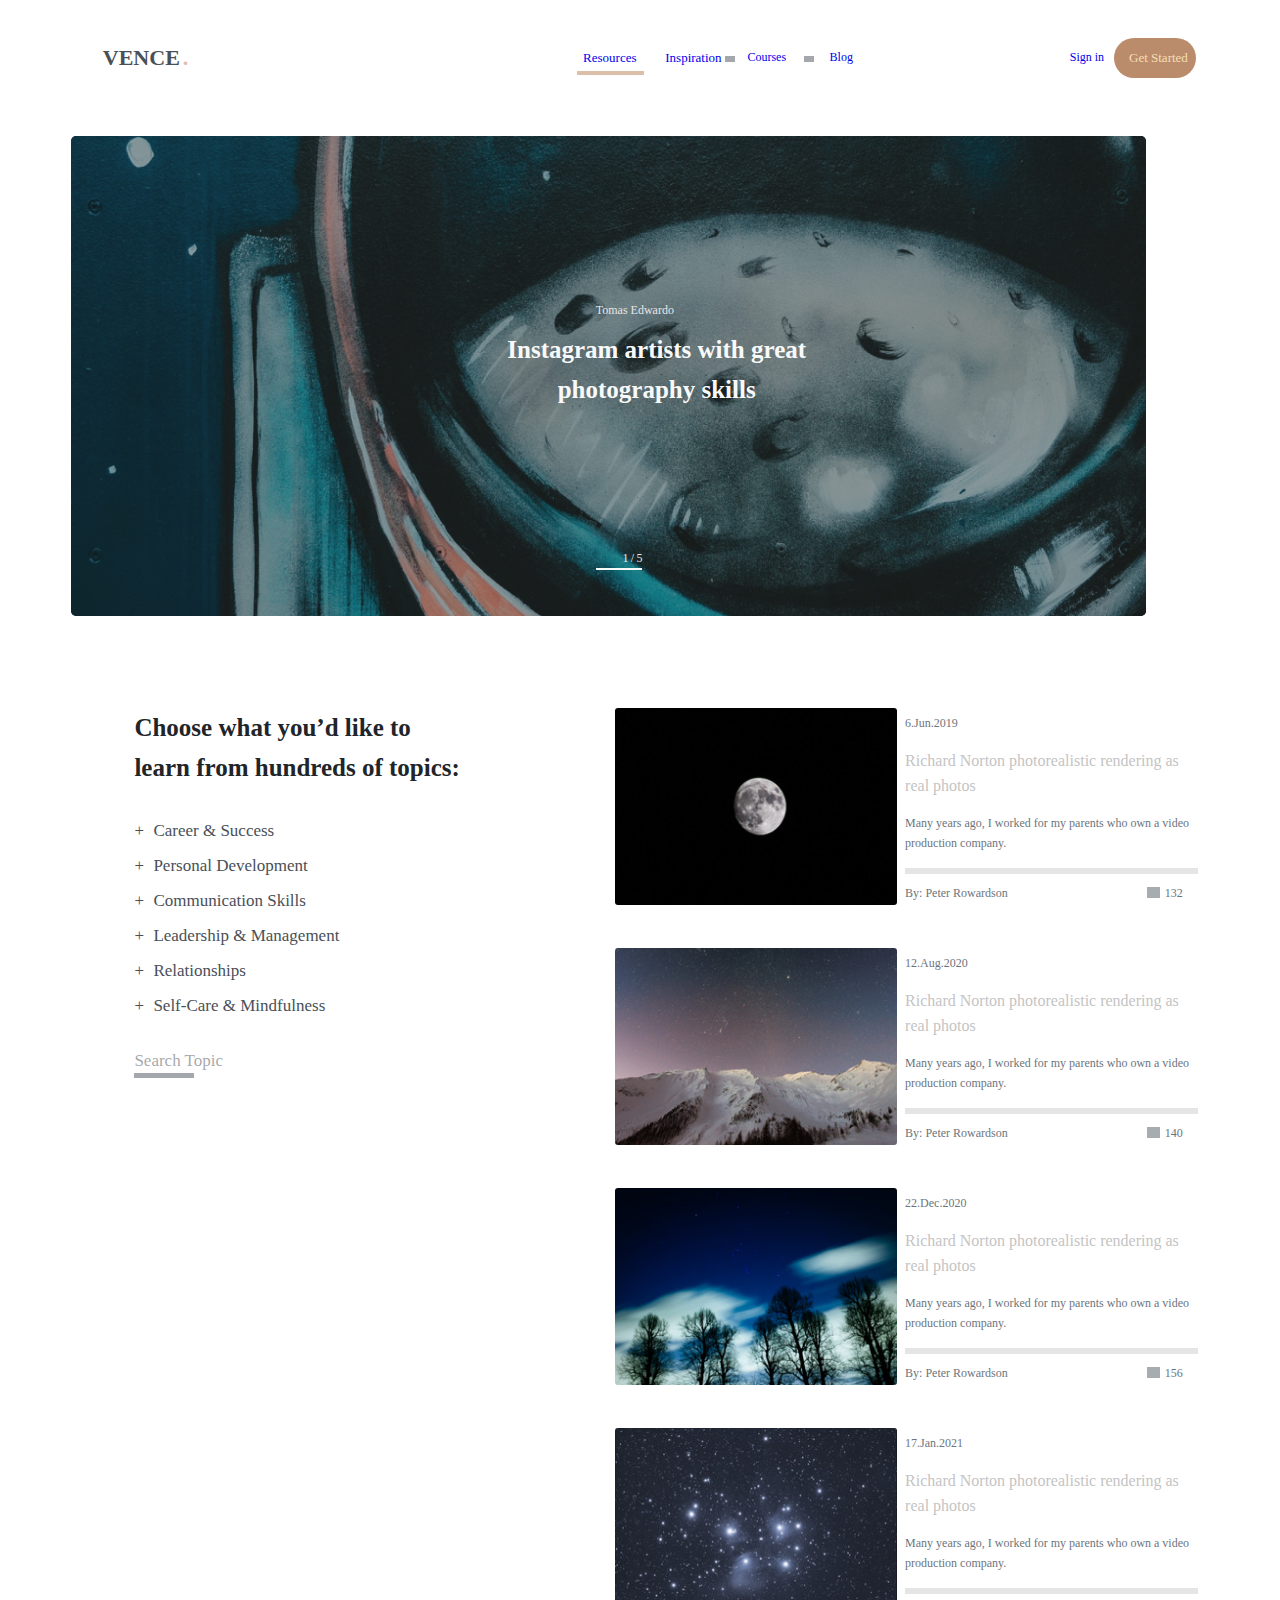
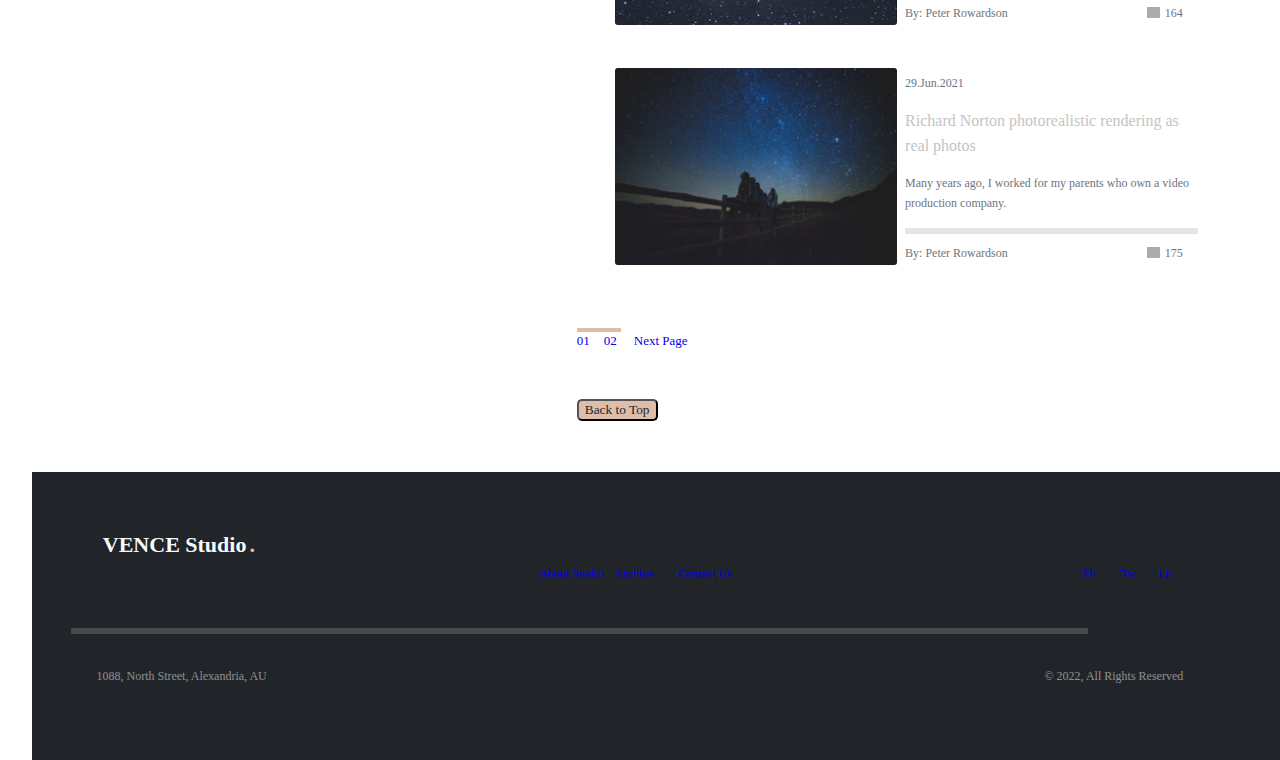
==== index2.html @ 03178380 "reszponzivitás fejlesztések" ====
<!DOCTYPE html>
<html>
<head>
    <meta charset="UTF-8">
    <meta name="viewport" content="width=device-width, initial-scale=1.0">
    <title>VENCE</title>
    <link rel="stylesheet" href="project.css">
    <script src="project.js"></script>
    <link rel="icon" type="image/x-icon" href="images/camera.png">
</head>
<body>
    <header>
        <div class="maindivs">
            <div style="left:7.5%;/* 100px;*/top: 37px; ">
                <span class="vence" style="color: #495057; ">VENCE</span>
                <span class="vencedot">.</span>
            </div>
            <div class="height0px borderbeige" style="width: 63px; left: 45%;/*47em;/*567px*/; top: 63px; "></div>
            
            <div style="left:45.5%;/*567px*/; text-align: right;" id="selectedmainpage"><a href="#">Resources</a> </div>
            <div style="left: 52%/*655px*/; top: 37px; ">
                <div class="mainpages left0px top0px"><a href="#">Inspiration </a> </div>
                <div class="rectangle" style=" left: 5em;/*70px;*/ top: 11px;" ></div>
            </div>
            
            <div class="mainpages" style="left: 58.5%;/*758px;*/"><a href="#">Courses </a> </div>
            <div class="rectangle" style=" left:63%;/* 813px;*/ top: 48px; " ></div>
            <div class="mainpages " style="left: 65%;/*846px;*/"> <a href="#">Blog</a> </div>
            
            <div class="mainpages " style="left: 84%;/*1174px;*/"><a href="#">Sign in</a> </div>
            <div style="width: 100px; height: 40px; left: 87.5%;/*1240px;*/ top: 30px; ">
                <div class="left0px top0px login"></div>
                <div id="getstarted" style="left: 15px; top: 7px; color: #F8F9FA;"> <a href="#">Get Started</a> </div>
            </div> 
        
        </div>
    </header>
    <main>
        <div class="maindivs">
            <img  src="images/astronaut.png" />
            <div class="center "id="mainpicturetext1" >Tomas Edwardo</div>
            <div class="center" id="maintext1" >
                Instagram artists with great<br/>photography skills
            </div>
            <div style="width: 76.01px; left: 46.5% ; top: 540px; ">
                <div class="top0px "id="mainpicturetext2" >1/5</div>
                <div class="height0px left0px " style="width: 44.01px; top: 10px;  border: 0.50px #F8F9FA solid ; " ></div>
            </div>

            <div id="maintext2" >
                Choose what you’d like to <br/>learn from hundreds of topics:
            </div>

            <div style="width: 184px; height: 200px; left: 10%;/*206px;*/ top: 810px; ">
                <div class="leftsidebartext1 top0px">Career & Success </div>
                <div class="leftsidebartext2 top0px">+</div>
                <div class="leftsidebartext1" style="top: 105px;" > Leadership & Management </div>
                <div class="leftsidebartext2" style="top: 105px;">+</div>
                <div class="leftsidebartext1" style="top: 35px;"> Personal Development </div>
                <div class="leftsidebartext2" style="top: 35px;">+</div>
                <div class="leftsidebartext1" style="top: 140px;">Relationships</div>
                <div class="leftsidebartext2" style="top: 140px;">+</div>
                <div class="leftsidebartext1" style="top: 70px;" > Communication Skills</div>
                <div class="leftsidebartext2" style="top: 70px;" >+</div>
                <div class="leftsidebartext1" style="top: 175px;" >Self-Care & Mindfulness</div>
                <div class="leftsidebartext2" style="top: 175px;" >+</div>
            </div>

            <div id="searchtopic">
                <div class="top0px" >Search Topic</div>
                <div  class="left0px"></div>
            </div>
            
            <div class="articles" style="top: 700px;">
                <img class="image" src="images/moon.jpg" />
                <div class="otherarticlesdate">6.Jun.2019</div>
                <div class="articleinfos">
                    <div class="maintitle"><a href="mainarticles/article6.html">Richard Norton photorealistic rendering as real photos</a></div>
                    <div class="caption">Many years ago, I worked for my parents who own a video production company.</div>
                </div>
                <div class="dividingline"></div>
                <div class="author">By: Peter Rowardson</div>
                <div class="articleslowside">
                    <div class="cube"></div>
                    <div class="articlespage">132</div>
                </div>
            </div>

            <div class="articles" style=" top: 940px; ">
                <img class="image" src="images/northpole.jpg" />
                <div class="otherarticlesdate">12.Aug.2020</div>
                <div class="articleinfos">
                    <div class="maintitle"><a href="mainarticles/article7.html">Richard Norton photorealistic rendering as real photos</a></div>
                    <div class="caption">Many years ago, I worked for my parents who own a video production company.</div>
                </div>
                <div class="dividingline"></div>
                <div class="author">By: Peter Rowardson</div>
                <div class="articleslowside">
                    <div class="cube"></div>
                    <div class="articlespage">140</div>
                </div>
            </div>

            <div class="articles" style=" top: 1180px; ">
                <img class="image" src="images/trees.jpg" />
                <div class="otherarticlesdate">22.Dec.2020</div>
                <div class="articleinfos">
                    <div class="maintitle"><a href="mainarticles/article8.html">Richard Norton photorealistic rendering as real photos</a></div>
                    <div class="caption">Many years ago, I worked for my parents who own a video production company.</div>
                </div>
                <div class="dividingline"></div>
                <div class="author">By: Peter Rowardson</div>
                <div class="articleslowside"><!-- ez egyebkent position relativ volt-->
                    <div class="cube"></div>
                    <div class="articlespage">156</div>
                </div>
            </div>

            <div class="articles" style=" top: 1420px; ">
                <img class="image" src="images/stars.jpg" />
                <div class="otherarticlesdate">17.Jan.2021</div>
                <div class="articleinfos">
                    <div class="maintitle"><a href="mainarticles/article9.html">Richard Norton photorealistic rendering as real photos</a></div>
                    <div class="caption">Many years ago, I worked for my parents who own a video production company.</div>
                </div>
                <div class="dividingline"></div>
                <div class="author">By: Peter Rowardson</div>
                <div class="articleslowside">
                    <div class="cube"></div>
                    <div class="articlespage">164</div>
                </div>
            </div>

            <div class="articles" style=" top: 1660px; ">
                <img class="image" src="images/sky.jpg" />
                <div class="otherarticlesdate">29.Jun.2021</div>
                <div class="articleinfos">
                    <div class="maintitle"><a href="mainarticles/article10.html">Richard Norton photorealistic rendering as real photos</a></div>
                    <div class="caption">Many years ago, I worked for my parents who own a video production company.</div>
                </div>
                <div class="dividingline"></div>
                <div class="author">By: Peter Rowardson</div>
                <div class="articleslowside">
                    <div class="cube"></div>
                    <div class="articlespage">175</div>
                </div>
            </div>
            
            

            <div style="width: 118px; height: 26px; left: 45%;/*629px;*/ top: 1920px; ">
                <div class="left0px height0px borderbeige" style="width: 40px; top: 26px; " ></div>
                <div class="pages left0px"><a href="index.html">01 </a> </div>
                <div class="selectedpage" style="left: 27px;" > <a href="index2.html">02</a> </div>
                <div class="pages" style="left: 57px;" ><a href="#">Next Page</a> </div>
                
            </div>

            <div style="width: 100px; height: 30px; left: 45%;/*629px;*/ top: 1990px; ">
                <div>
                <button onclick="toTop()">Back to Top</button>
            </div>
            </div>
        </div>
    </main>
    <footer>
        <div class="maindivs">
            
            <div id="footerbackround"></div> 
            <div id="footerbrand">
                <span class="vence" style="color: #F8F9FA;">VENCE Studio</span>
                <span class="vencedot">.</span>
            </div>

            <div style="left: 85%;/*1244px;*/ top: 179.5em; /*2156px; */"><a href="#">Fb</a> </div>
            <div style="left: 88%;/*1284px;*/ top: 179.5em; /*2156px; */"><a href="#">Tw </a></div>
            <div style="left: 91%;/*1326px;*/ top: 179.5em; /*2156px; */"><a href="#">Ln</a></div>
            <div class="center" style="left: 42%;/*51em;600px;*/ top: 179.5em; /*2156px; */"> <a href="#">About Studio</a> </div>
            <div class="center" style="left: 48%;/*58em;/*703px;*/ top: 179.5em; /*2156px; */"><a href="#">Archive</a> </div>
            <div class="center" style="left: 53%;/*63em;/*774px;*/ top: 179.5em; /*2156px; */"><a href="#">Contact Us</a> </div>
            <div id="footerline"></div>
            <div style="left: 7%;/*99px;*/ top: 188em;/*2253px;*/" >1088, North Street, Alexandria, AU</div>
            <div style="left: 82%;/*1178px;*/  top: 188em;/*2253px;*/" >© 2022, All Rights Reserved</div> 
        </div>        
    </footer>
</body>
</html>
---- project.css ----
/*kepes sidebar resz*/
.image{
    width: 282px;
    height: 197px; 
    left: 0px; 
    top: 0px; 
    position: absolute; 
    background: linear-gradient(0deg, #C4C4C4 0%, #C4C4C4 100%); 
    border-radius: 3px;
}
.otherarticlesdate{
    left: 48%;/*318px; */
    top: 5px; 
    position: absolute; 
    text-align: right; 
    color: #6C757D; 
    font-size: 12px; 
    font-family: Poppins; 
    font-weight: 300; 
    line-height: 20px; 
    word-wrap: break-word;
}


.articleinfos{
    width: 287px; 
    height: 105px; 
    left: 48%;/*318px; */
    top: 40px; 
    position: absolute; 
    flex-direction: column; 
    justify-content: flex-start; 
    align-items: flex-start; 
    gap: 15px; 
    display: inline-flex;
}
.maintitle{
    width: 287px;
    color: #212529; 
    font-size: 16px; 
    font-family: Poppins; 
    font-weight: 500; 
    line-height: 25px; 
    word-wrap: break-word;
}
.caption{
    width: 287px; 
    color: #6C757D; 
    font-size: 12px; 
    font-family: Poppins; 
    font-weight: 300; 
    line-height: 20px;
    word-wrap: break-word;
}
.author{
    left: 48%;/*318px; */
    top: 175px; 
    position: absolute; 
    color: #6C757D; 
    font-size: 12px; 
    font-family: Poppins; 
    font-weight: 300; 
    line-height: 20px; 
    word-wrap: break-word;
}
.dividingline{
    width: 287px; 
    height: 0px; 
    left: 48%;/*318px; */
    top: 160px;
    position: absolute;
    border: 3px #E5E5E5 solid;
}
.articles{
    width: 605px;
    height: 200px; 
    left: 48%;/*629px;*/ 
    
    position: absolute;
}
.cube{
    width: 12.69px; 
    height: 11.12px; 
    left: 0px; 
    top: 4px; 
    position: absolute; 
    background: rgba(108, 117, 125, 0.60);
}
.articlespage{
    left: 17.69px;
    top: 0px; 
    position: absolute; 
    text-align: right;
    color: #6C757D; 
    font-size: 12px; 
    font-family: Poppins; 
    font-weight: 300; 
    line-height: 20px;
    word-wrap: break-word;
}
.articleslowside{/*csak az oldalszámért és a négyzetért felel*/
    /*width: 35.69px; 
    height: 20px; */
    left: 88%;/*569px; */
    top: 175px; 
    position: absolute;
}
/*kepes sidebar resz*/
/*baloldali sidebar resz*/
.leftsidebartext1{
    position: absolute; 
    color: #495057; 
    font-size: 17px; 
    font-family: Poppins; 
    width: 300px;
    font-weight: 500px; 
    line-height: 25px; 
    word-wrap: break-word;
    left: 19px;
}
.leftsidebartext2{
    position: absolute; 
    color: #495057; 
    font-size: 17px; 
    font-family: Poppins; 
    width: 300px;
    font-weight: 500px; 
    line-height: 25px; 
    word-wrap: break-word;
    left: 0px;
}
/*baloldali sidebar resz*/
.pages{
    top: 0px; 
    position: absolute; 
    color: rgba(73, 80, 87, 0.50); 
    font-size: 13px; 
    font-family: Poppins; 
    font-weight: 500;
    line-height: 25px;
    word-wrap: break-word;
}
.selectedpage{
    top: 0px; 
    position: absolute; 
    color: #495057 !important; 
    font-size: 13px; 
    font-family: Poppins; 
    font-weight: 500; 
    line-height: 25px; 
    word-wrap: break-word;
}
/*footer*/
.maindivs > div{
    color: rgba(248, 249, 250, 0.50); 
    font-size: 12px; 
    font-family: Poppins; 
    font-weight: 500;
    position: absolute; 
    word-wrap: break-word;
    line-height: 25px;
}
#footerline{
    width: 80%;/*1240px; */
    height: 0px; 
    left: 5%;/*8em;/*100px; */
    top: 185em;/*2213px; */
    position: absolute; 
    border: 3px rgba(229, 229, 229, 0.20) solid;
}
#footerbackround{
    width: 100%; /*1440px*/
    height: 24em;/*325px; */
    left: 2em;/*0px;*/ 
    top: 172em;/*2048px; */
    position: absolute; 
    background: #212529;
}
#footerbrand{
    left: 7.5%;/*8em;/*100px; */
    top: 177em; /*2148px; */
    position: absolute;
}
#footerbrand > span{
    font-size: 18px; 
    font-family: Poppins;
    font-weight: 700; 
    line-height: 25px; 
    word-wrap: break-word;
}
.center{
    text-align: center;
    
}

/*footer*/

/*header*/

.mainpages{
    position: absolute;
    font-size: 13px;
    font-family: Poppins;
    font-weight: 500;
    line-height: 25px;
    word-wrap: break-word;
    top: 37px; 
}
#selectedmainpage{
    position: absolute;
    font-size: 13px;
    font-family: Poppins;
    font-weight: 500;
    line-height: 25px;
    word-wrap: break-word;
    top: 37px; 
    color: #495057;
}
#getstarted>a{
    color: wheat !important;
}
#getstarted{
    position: absolute;
    font-size: 13px;
    font-family: Poppins;
    font-weight: 500;
    line-height: 25px;
    word-wrap: break-word;
    top: 37px;
}
.maindivs>div>span{
    font-size: 18px;
    font-family: Poppins;
    font-weight: 700;
    line-height: 25px;
    word-wrap: break-word;
    
}
.rectangle{
    position: absolute;
     background: rgba(73, 80, 87, 0.50);
     width: 10px; 
     height: 5.85px;
}
/*header*/
.maindivs{
    width: 100%; 
    height: 100%; 
    position: relative; 
    background: #F8F9FA;
}
.maindivs>div{
    position: absolute;
    font-family: Poppins;
    word-wrap: break-word ;
}
#mainpicturetext1{
    font-weight: 300;
    font-family: Poppins;
    line-height: 20px;
    word-wrap: break-word;
    color: #E5E5E5;
    font-size: 12px;
    line-height: 20px; 
    left: 46.5% !important;
    left: 672px; 
    top: 292px;
}
#mainpicturetext2{
    font-weight: 300;
    font-family: Poppins;
    line-height: 20px;
    word-wrap: break-word;
    color: #E5E5E5;
    font-size: 12px;
    line-height: 20px; 
    left: 46.5% !important;
    text-align: center; 
    letter-spacing: 2.40px;
}
#maintext1{
    font-family: Poppins;
    word-wrap: break-word ;
    font-size: 25px !important;
    font-weight: 700 !important;
    line-height: 40px;
    top: 322px;
    left: 39.5% !important;
    color: #F8F9FA !important;
}
#maintext2{
    font-family: Poppins;
    word-wrap: break-word ;
    font-size: 25px !important;
    font-weight: 700 !important;
    line-height: 40px;
    width: 393px; 
    left: 10%;
     top: 700px;
     color: #212529;
}

header>.maindivs>div{
    position: absolute;
    color: rgba(73, 80, 87, 0.50);
}
.login{
    background: #bb8c6c;
     border-radius: 20px;
     width: 82px; 
     height: 40px; 
}

.maindivs>#searchtopic>.top0px{
    left: 22px; 
    color: rgba(73, 80, 87, 0.50);
    font-family: Poppins; 
    font-weight: 500;
    line-height: 25px;
    word-wrap: break-word;
    width: 300px;
    font-size: 17px !important;
}
.maindivs>#searchtopic>.left0px{
    height: 5px ;
    top: 6px;  
    width: 60px !important;
    font-size: 17px ;
    background: rgba(73, 80, 87, 0.50); 
}
.maindivs>img{
    width: 85%; /*1240px*/
    height: 30em;/*500px;/*500px; */
    left: 5%;/*8em;/*100px; */
    top: 8em;/*100px;  
    right: 3%;*/
    
    position: absolute;
    background: linear-gradient(0deg, #212529 0%, #212529 100%); 
    border-radius: 5px;
}

.left0px{
    left: 0px;
}
.top0px{
    top: 0px;
}
.height0px{
    height: 0px;
}
.borderbeige{
    border: 2px #DDBEA9 solid;
}
#searchtopic{
    left: 10%;/*206px;*/
    top: 1040px;
}
.vence{
    font-size: 22px !important;
}
.vencedot{
    color: #DDBEA9;
    font-size: 22px !important;
}
button{
     
    font-family: Poppins;
    background-color: #DDBEA9;
    color: #212529;
    border-radius: 5px;
}
a{
    text-decoration: none;
}
a:visited{
    color: #DDBEA9;
}
.articleinfos>div>a:link{
    color: #C4C4C4;
}
footer>.maindivs>div>a:hover{
    color: beige;
}
header>.maindivs>div>a:hover{
    color: brown;
}
header>.maindivs>div>div>a:hover{
    color: brown;
}
@media only screen and (max-width: 1140px) {
    .maindivs>img{
        width: 80% !important; /*730px1240px*/
        height: 375px !important;/*500px;/*500px; */
        left: 5%;/*8em;/*100px; */
        top: 8em;/*100px;  
        right: 3%;*/
        text-align: center !important;
        position: absolute;
        background: linear-gradient(0deg, #212529 0%, #212529 100%); 
        border-radius: 5px;
    }
    .image{
        opacity: 0.0;
    }
    .maindivs>.center>a{
        color: #212529 !important;
        opacity: 0.0;
    }
    .maindivs>.mainpages>a{
        opacity: 0.0;
    }
    .maindivs>div>.mainpages>a{
        opacity: 0.0;
    }
    .maindivs>div>.rectangle{
        opacity: 0.0;
    }
    .maindivs>.rectangle{
        opacity: 0.0;
    }
    .image{
        width: 211px;
        height: 147.75px; 
        left: 0px; 
        top: 0px; 
        position: absolute; 
        background: linear-gradient(0deg, #C4C4C4 0%, #C4C4C4 100%); 
        border-radius: 3px;
    }
    .leftsidebartext1{
        position: absolute; 
        color: #495057; 
        font-size: 13px; 
        font-family: Poppins; 
        font-weight: 500px; 
        line-height: 25px; 
        word-wrap: break-word;
        left: 19px;
    }
    .leftsidebartext2{
        position: absolute; 
        color: #495057; 
        font-size: 13px; 
        font-family: Poppins; 
        font-weight: 500px; 
        line-height: 25px; 
        word-wrap: break-word;
        left: 0px;
    }
    .maindivs>#searchtopic>.top0px{
        left: 22px; 
        color: rgba(73, 80, 87, 0.50);
        font-family: Poppins; 
        font-weight: 500;
        line-height: 25px;
        word-wrap: break-word;
        font-size: 13px !important;
    }
    .maindivs>#searchtopic>.left0px{
        width: 12px;
        height: 3px;
        top: 6px;  
        font-size: 13px ;
        background: rgba(73, 80, 87, 0.50);
    }
    #mainpicturetext1{
        font-weight: 300;
        font-family: Poppins;
        line-height: 20px;
        word-wrap: break-word;
        color: #E5E5E5;
        font-size: 12px;
        line-height: 20px; 
        left: 46.5% !important;
    }
    #mainpicturetext2{
        font-weight: 300;
        font-family: Poppins;
        line-height: 20px;
        word-wrap: break-word;
        color: #E5E5E5;
        font-size: 12px;
        line-height: 20px; 
        left: 46.5% !important;
    }
    #maintext1{
        font-family: Poppins;
        word-wrap: break-word ;
        font-size: 25px !important;
        font-weight: 700 !important;
        line-height: 40px;
        width: 300px;
        top: 322px;
        left: 34.5% !important;
        color: #F8F9FA !important;
    }
    #maintext2{
        font-family: Poppins;
        word-wrap: break-word ;
        font-size: 18px !important;
        font-weight: 700 !important;
        line-height: 40px;
        width: 253px !important; 
        left: 10%;
         top: 700px;
         color: #212529;
    }
    .articleinfos{
        width: 220px !important; 
        height: 105px; 
        left: 20%;/*318px; */
        top: 40px; 
        position: absolute; 
        flex-direction: column; 
        justify-content: flex-start; 
        align-items: flex-start; 
        gap: 15px; 
        display: inline-flex;
    }
  }
  @media only screen and (max-width: 600px) {
    .maindivs>img{
        width: 547.5px!important; /*1240px*/
        height: 281.25px !important;/*500px;/*500px; */
        left: 5%;/*8em;/*100px; */
        top: 8em;/*100px;  
        right: 3%;*/
        text-align: center !important;
        position: absolute;
        background: linear-gradient(0deg, #212529 0%, #212529 100%); 
        border-radius: 5px;
    }
    .maindivs>.center>a{
        color: #212529 !important;
        opacity: 0.0;
    }
    .maindivs>.mainpages>a{
        opacity: 0.0;
    }
    .maindivs>div>.mainpages>a{
        opacity: 0.0;
    }
    .maindivs>div>.rectangle{
        opacity: 0.0;
    }
    .maindivs>.rectangle{
        opacity: 0.0;
    }
    .image{
        width: 211px;
        height: 147.75px; 
        left: 0px; 
        top: 0px; 
        position: absolute; 
        background: linear-gradient(0deg, #C4C4C4 0%, #C4C4C4 100%); 
        border-radius: 3px;
    }
    #maintext1{
        font-family: Poppins;
        font-size: 17px !important;
        font-weight: 500 !important;
        line-height: 40px;
        width: 50px;
        width: 300px;
        left: 27% !important;
    }
    #maintext2{
        font-family: Poppins;
        word-wrap: break-word ;
        font-size: 12px !important;
        font-weight: 700 !important;
        line-height: 40px;
        width: 100px; 
        left: 10%;
        top: 700px;
        color: #212529;
    }
    .leftsidebartext1{
        position: absolute; 
        color: #495057; 
        font-size: 9px; 
        font-family: Poppins; 
        font-weight: 500px; 
        line-height: 25px; 
        word-wrap: break-word;
        left: 19px;
    }
    .leftsidebartext2{
        position: absolute; 
        color: #495057; 
        font-size: 9px; 
        font-family: Poppins; 
        font-weight: 500px; 
        line-height: 25px; 
        word-wrap: break-word;
        left: 0px;
    }
    .maindivs>#searchtopic>.top0px{
        left: 22px; 
        color: rgba(73, 80, 87, 0.50);
        font-family: Poppins; 
        font-weight: 500;
        line-height: 25px;
        word-wrap: break-word;
        font-size: 13px !important;
    }
    .maindivs>#searchtopic>.left0px{
        width: 12px;
        height: 3px;
        top: 6px;  
        font-size: 13px ;
        background: rgba(73, 80, 87, 0.50);
    }
  }
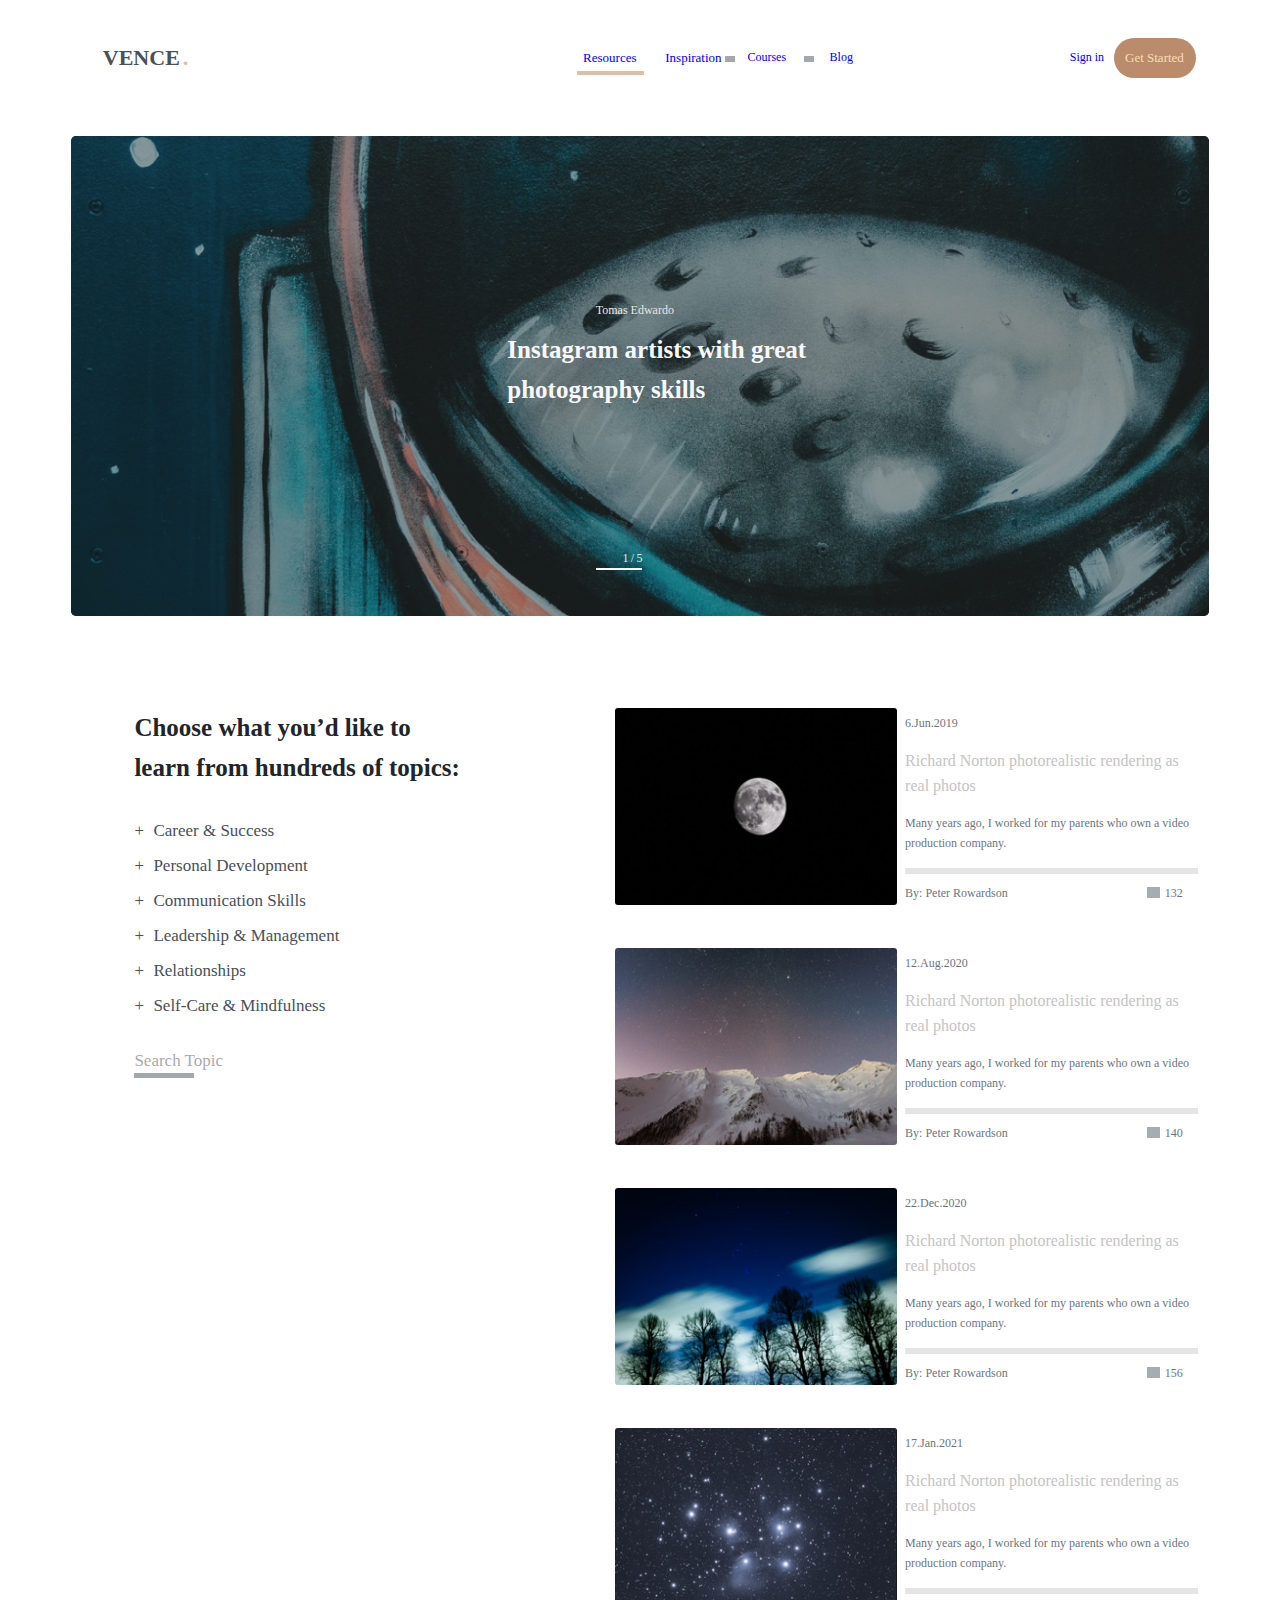
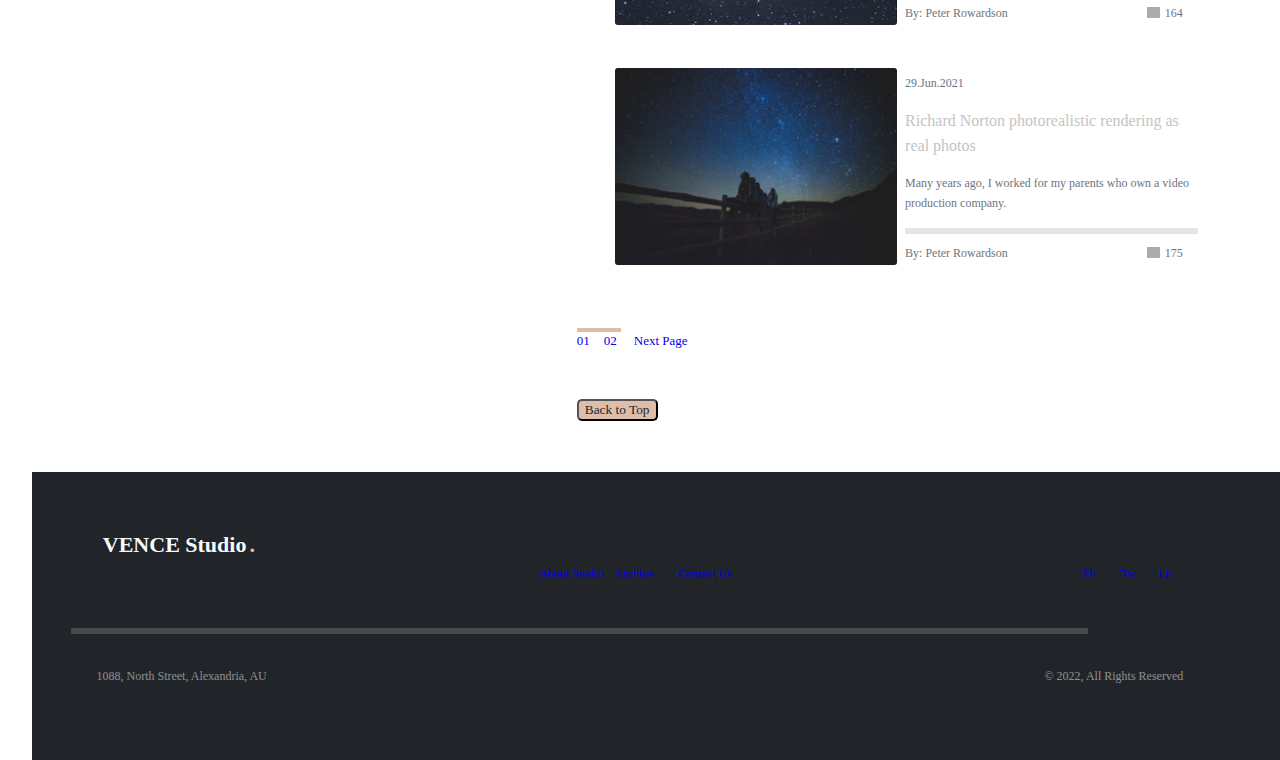
==== commit 050855ac: "reszponzitivtás végső" ====
--- a/index2.html
+++ b/index2.html
@@ -1,12 +1,12 @@
 <!DOCTYPE html>
-<html>
+<html lang="en">
 <head>
     <meta charset="UTF-8">
     <meta name="viewport" content="width=device-width, initial-scale=1.0">
     <title>VENCE</title>
     <link rel="stylesheet" href="project.css">
     <script src="project.js"></script>
-    <link rel="icon" type="image/x-icon" href="images/camera.png">
+    <link rel="icon" type="image/x-icon" href="images/logo.png">
 </head>
 <body>
     <header>
@@ -28,9 +28,9 @@
             <div class="mainpages " style="left: 65%;/*846px;*/"> <a href="#">Blog</a> </div>
             
             <div class="mainpages " style="left: 84%;/*1174px;*/"><a href="#">Sign in</a> </div>
-            <div style="width: 100px; height: 40px; left: 87.5%;/*1240px;*/ top: 30px; ">
+            <div id="getstartedblock" >
                 <div class="left0px top0px login"></div>
-                <div id="getstarted" style="left: 15px; top: 7px; color: #F8F9FA;"> <a href="#">Get Started</a> </div>
+                <div id="getstarted" > <a href="#">Get Started</a> </div>
             </div> 
         
         </div>
@@ -39,10 +39,10 @@
         <div class="maindivs">
             <img  src="images/astronaut.png" />
             <div class="center "id="mainpicturetext1" >Tomas Edwardo</div>
-            <div class="center" id="maintext1" >
-                Instagram artists with great<br/>photography skills
+            <div  id="maintext1" >
+                Instagram artists with great photography skills
             </div>
-            <div style="width: 76.01px; left: 46.5% ; top: 540px; ">
+            <div id="picturenumber">
                 <div class="top0px "id="mainpicturetext2" >1/5</div>
                 <div class="height0px left0px " style="width: 44.01px; top: 10px;  border: 0.50px #F8F9FA solid ; " ></div>
             </div>
--- a/project.css
+++ b/project.css
@@ -226,7 +226,14 @@
     font-weight: 500;
     line-height: 25px;
     word-wrap: break-word;
-    top: 37px;
+    left: 11px; 
+    top: 7px; 
+}
+#getstartedblock{
+    width: 100px; 
+    height: 40px; 
+    left: 87.5%; 
+    top: 30px;
 }
 .maindivs>div>span{
     font-size: 18px;
@@ -284,6 +291,7 @@
     font-size: 25px !important;
     font-weight: 700 !important;
     line-height: 40px;
+    width: 400px;
     top: 322px;
     left: 39.5% !important;
     color: #F8F9FA !important;
@@ -296,8 +304,8 @@
     line-height: 40px;
     width: 393px; 
     left: 10%;
-     top: 700px;
-     color: #212529;
+    top: 700px;
+    color: #212529;
 }
 
 header>.maindivs>div{
@@ -329,7 +337,7 @@
     background: rgba(73, 80, 87, 0.50); 
 }
 .maindivs>img{
-    width: 85%; /*1240px*/
+    width: 90%; /*1240px*/
     height: 30em;/*500px;/*500px; */
     left: 5%;/*8em;/*100px; */
     top: 8em;/*100px;  
@@ -370,6 +378,11 @@
     color: #212529;
     border-radius: 5px;
 }
+#picturenumber{
+    width: 76.01px; 
+    left: 46.5% ; 
+    top: 540px; 
+}
 a{
     text-decoration: none;
 }
@@ -388,13 +401,13 @@
 header>.maindivs>div>div>a:hover{
     color: brown;
 }
-@media only screen and (max-width: 1140px) {
+/*------------------------------------------------------------------------------*/
+@media only screen and (max-width: 1120px) {
     .maindivs>img{
-        width: 80% !important; /*730px1240px*/
+        width: 90% !important; /*730px1240px*/
         height: 375px !important;/*500px;/*500px; */
         left: 5%;/*8em;/*100px; */
-        top: 8em;/*100px;  
-        right: 3%;*/
+        top: 8em;/*100px;  */
         text-align: center !important;
         position: absolute;
         background: linear-gradient(0deg, #212529 0%, #212529 100%); 
@@ -482,7 +495,12 @@
         color: #E5E5E5;
         font-size: 12px;
         line-height: 20px; 
-        left: 46.5% !important;
+        left: 46.5% !important;  
+    }
+    #picturenumber{
+        width: 76.01px; 
+        left: 46.5% ; 
+        top: 450px; 
     }
     #maintext1{
         font-family: Poppins;
@@ -498,38 +516,73 @@
     #maintext2{
         font-family: Poppins;
         word-wrap: break-word ;
-        font-size: 18px !important;
+        font-size: 25px !important;
         font-weight: 700 !important;
         line-height: 40px;
-        width: 253px !important; 
+        width: 333px !important; 
         left: 10%;
          top: 700px;
          color: #212529;
     }
     .articleinfos{
-        width: 220px !important; 
-        height: 105px; 
-        left: 20%;/*318px; */
-        top: 40px; 
-        position: absolute; 
-        flex-direction: column; 
-        justify-content: flex-start; 
-        align-items: flex-start; 
-        gap: 15px; 
-        display: inline-flex;
+        left: 15%;/*318px; */
+    }
+    .otherarticlesdate{
+        left: 15%;/*318px; */
+    }
+    .articleslowside{/*csak az oldalszámért és a négyzetért felel*/
+        left: 55%;/*569px; */
+    }
+    .dividingline{
+        left: 15%;/*318px; */
+    }
+    .author{
+        left: 15%;/*318px; */
+    }
+    #getstartedblock{
+        left: 82.5%; 
     }
   }
-  @media only screen and (max-width: 600px) {
+/*------------------------------------------------------------------------------*/
+
+  @media only screen and (max-width: 780px) {
     .maindivs>img{
-        width: 547.5px!important; /*1240px*/
-        height: 281.25px !important;/*500px;/*500px; */
+        width: 90%!important; /*1240px*/
+        height: 350px !important;/*500px;/*500px; */
         left: 5%;/*8em;/*100px; */
-        top: 8em;/*100px;  
+        top: 10em;/*100px;  
         right: 3%;*/
         text-align: center !important;
-        position: absolute;
-        background: linear-gradient(0deg, #212529 0%, #212529 100%); 
-        border-radius: 5px;
+        
+    }
+    #mainpicturetext1{
+        font-weight: 300;
+        font-family: Poppins;
+        line-height: 20px;
+        word-wrap: break-word;
+        color: #E5E5E5;
+        font-size: 12px;
+        line-height: 20px; 
+        left: 46.5% !important;
+        top: 260px;
+    }
+    #picturenumber{
+        width: 76.01px; 
+        left: 46.5% ; 
+        top: 380px; 
+    }
+    #mainpicturetext2{
+        font-size: 11px !important;
+    }
+    #maintext1{
+        font-family: Poppins;
+        word-wrap: break-word ;
+        font-size: 22px !important;
+        font-weight: 700 !important;
+        line-height: 40px;
+        top: 280px;
+        left: 80.5% !important;
+        color: #F8F9FA !important;
     }
     .maindivs>.center>a{
         color: #212529 !important;
@@ -562,54 +615,54 @@
         font-weight: 500 !important;
         line-height: 40px;
         width: 50px;
-        width: 300px;
-        left: 27% !important;
+        width: 200px;
+        left: 37% !important;
     }
     #maintext2{
-        font-family: Poppins;
-        word-wrap: break-word ;
-        font-size: 12px !important;
-        font-weight: 700 !important;
-        line-height: 40px;
+        font-size: 22px !important;
+        line-height: 20px;
         width: 100px; 
         left: 10%;
+        height: 80px;
         top: 700px;
-        color: #212529;
+
     }
     .leftsidebartext1{
-        position: absolute; 
-        color: #495057; 
-        font-size: 9px; 
-        font-family: Poppins; 
-        font-weight: 500px; 
-        line-height: 25px; 
-        word-wrap: break-word;
-        left: 19px;
+        font-size: 19; 
+        left: 30%;
     }
     .leftsidebartext2{
-        position: absolute; 
-        color: #495057; 
-        font-size: 9px; 
-        font-family: Poppins; 
-        font-weight: 500px; 
-        line-height: 25px; 
-        word-wrap: break-word;
-        left: 0px;
-    }
-    .maindivs>#searchtopic>.top0px{
-        left: 22px; 
-        color: rgba(73, 80, 87, 0.50);
-        font-family: Poppins; 
-        font-weight: 500;
-        line-height: 25px;
-        word-wrap: break-word;
-        font-size: 13px !important;
-    }
-    .maindivs>#searchtopic>.left0px{
-        width: 12px;
-        height: 3px;
-        top: 6px;  
-        font-size: 13px ;
-        background: rgba(73, 80, 87, 0.50);
+        font-size: 19px; 
+        left: 21%;
+    }
+    #searchtopic{
+        left: 14.5%;/*206px;*/
+        top: 1040px;
+    }
+    .articleinfos{
+        left: 3%;/*318px; */
+        width: 50px !important;
+    }
+    .caption{
+        width: 200px; 
+    }
+    .maintitle{
+        width: 200px;
+    }
+    .otherarticlesdate{
+        left:  13.5%;/*318px; */
+    }
+    .articleslowside{/*csak az oldalszámért és a négyzetért felel*/
+        left: 32%;/*569px; */
+    }
+    .dividingline{
+        left: 3%;/*318px; */
+        width: 210px; 
+    }
+    .author{
+        left: 3%;/*318px; */
+    }
+    #getstartedblock{
+        left: 82.5%; 
     }
   }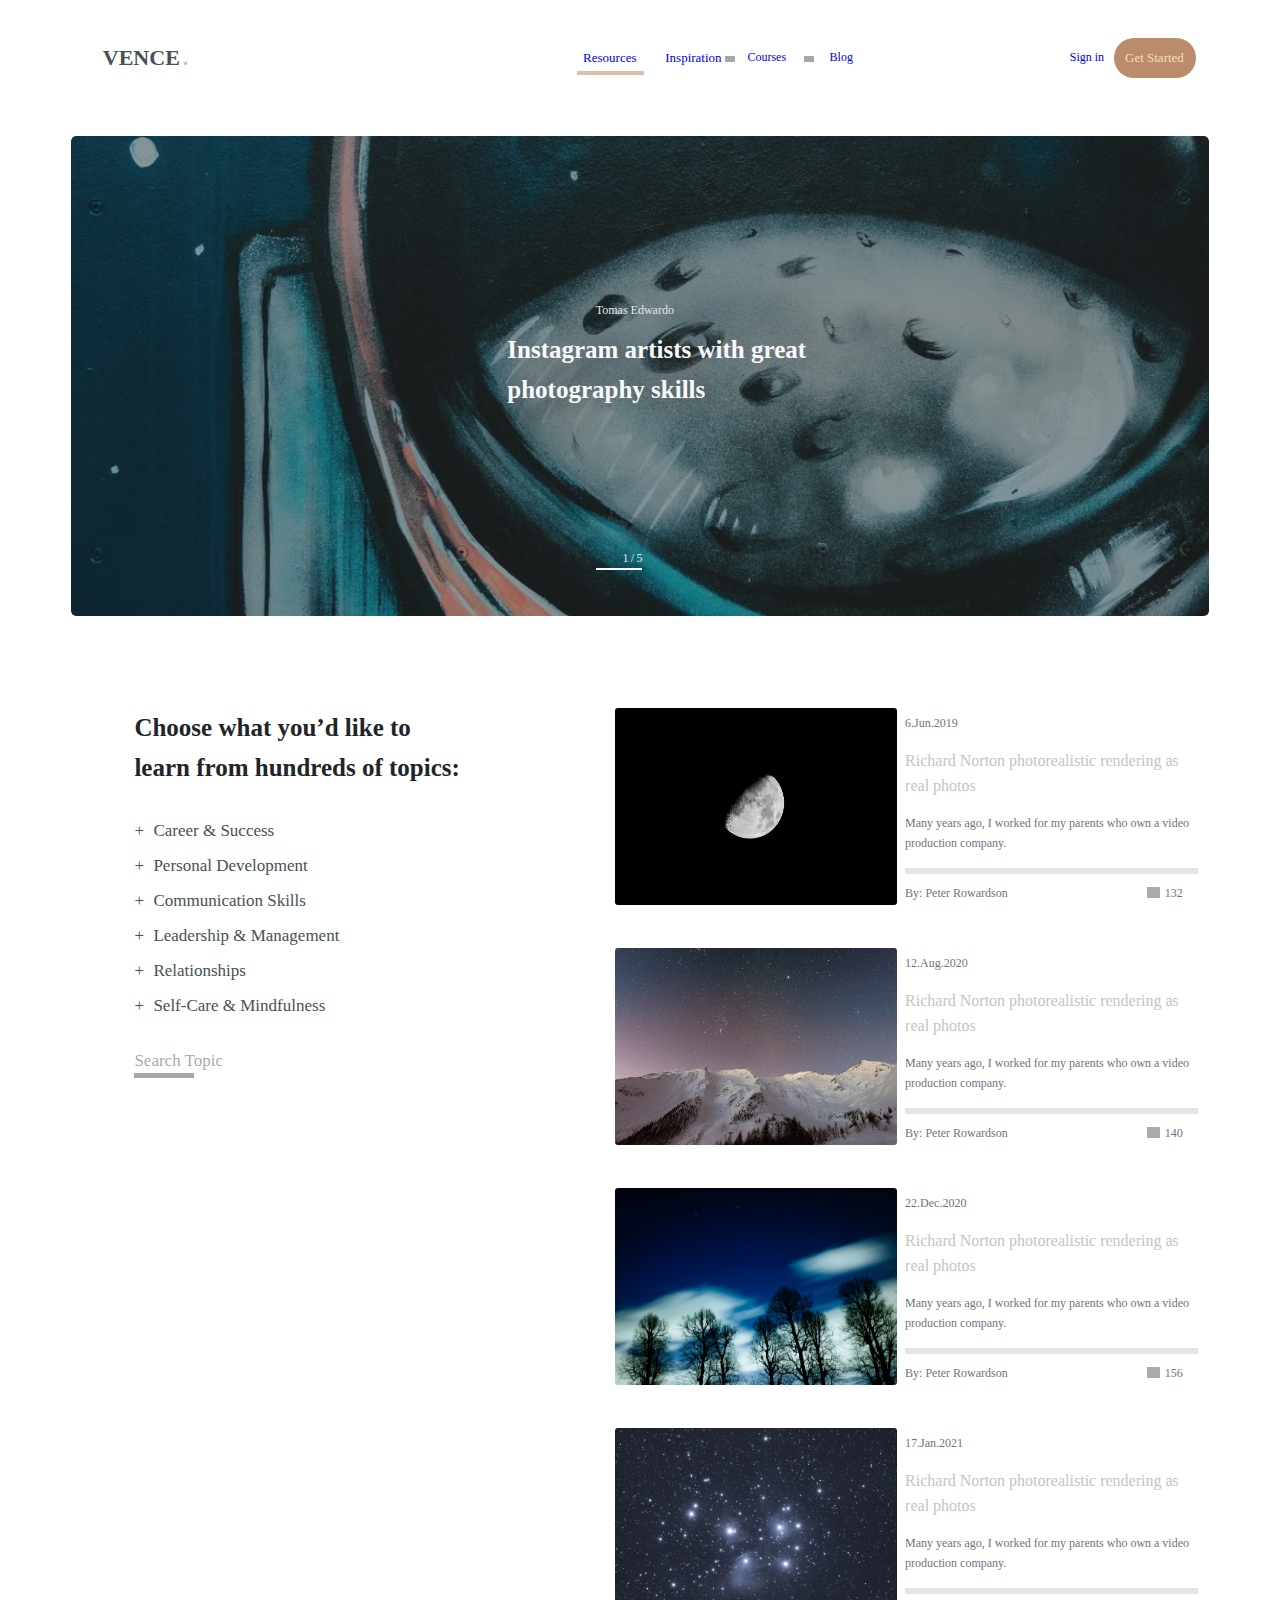
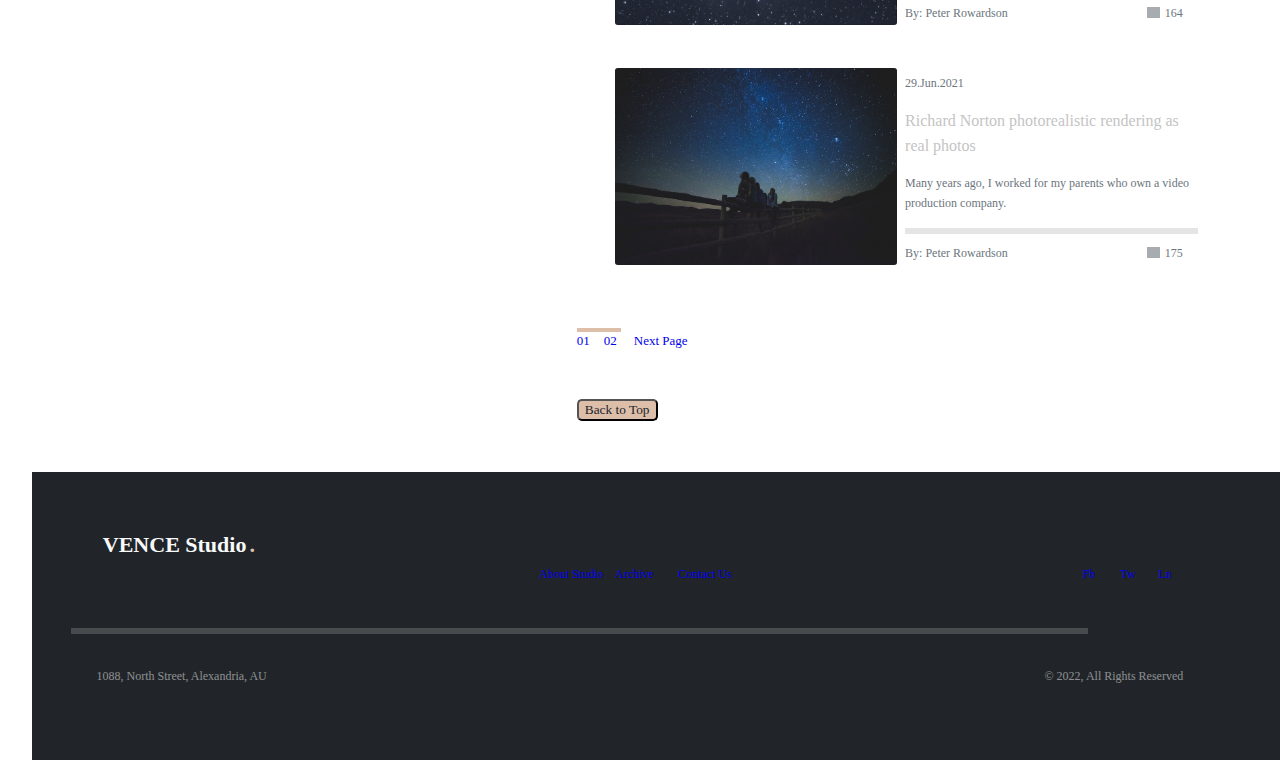
==== commit 874bc2c8: "képek optimalizálása" ====
--- a/index2.html
+++ b/index2.html
@@ -6,7 +6,7 @@
     <title>VENCE</title>
     <link rel="stylesheet" href="project.css">
     <script src="project.js"></script>
-    <link rel="icon" type="image/x-icon" href="images/logo.png">
+    <link rel="icon" type="image/x-icon" href="images/logo.jpg">
 </head>
 <body>
     <header>
@@ -37,7 +37,7 @@
     </header>
     <main>
         <div class="maindivs">
-            <img  src="images/astronaut.png" />
+            <img  src="images/astronaut.jpg" />
             <div class="center "id="mainpicturetext1" >Tomas Edwardo</div>
             <div  id="maintext1" >
                 Instagram artists with great photography skills
--- a/project.css
+++ b/project.css
@@ -20,8 +20,6 @@
     line-height: 20px; 
     word-wrap: break-word;
 }
-
-
 .articleinfos{
     width: 287px; 
     height: 105px; 
@@ -650,19 +648,23 @@
         width: 200px;
     }
     .otherarticlesdate{
-        left:  13.5%;/*318px; */
-    }
-    .articleslowside{/*csak az oldalszámért és a négyzetért felel*/
-        left: 32%;/*569px; */
+        left:  13.5%;
+    }
+    .articleslowside{
+        left: 32%;
     }
     .dividingline{
-        left: 3%;/*318px; */
+        left: 3%;
         width: 210px; 
     }
     .author{
-        left: 3%;/*318px; */
+        left: 3%;
     }
     #getstartedblock{
         left: 82.5%; 
     }
+  }
+  .articlepic{
+    width: 300px;
+    height: 200px;
   }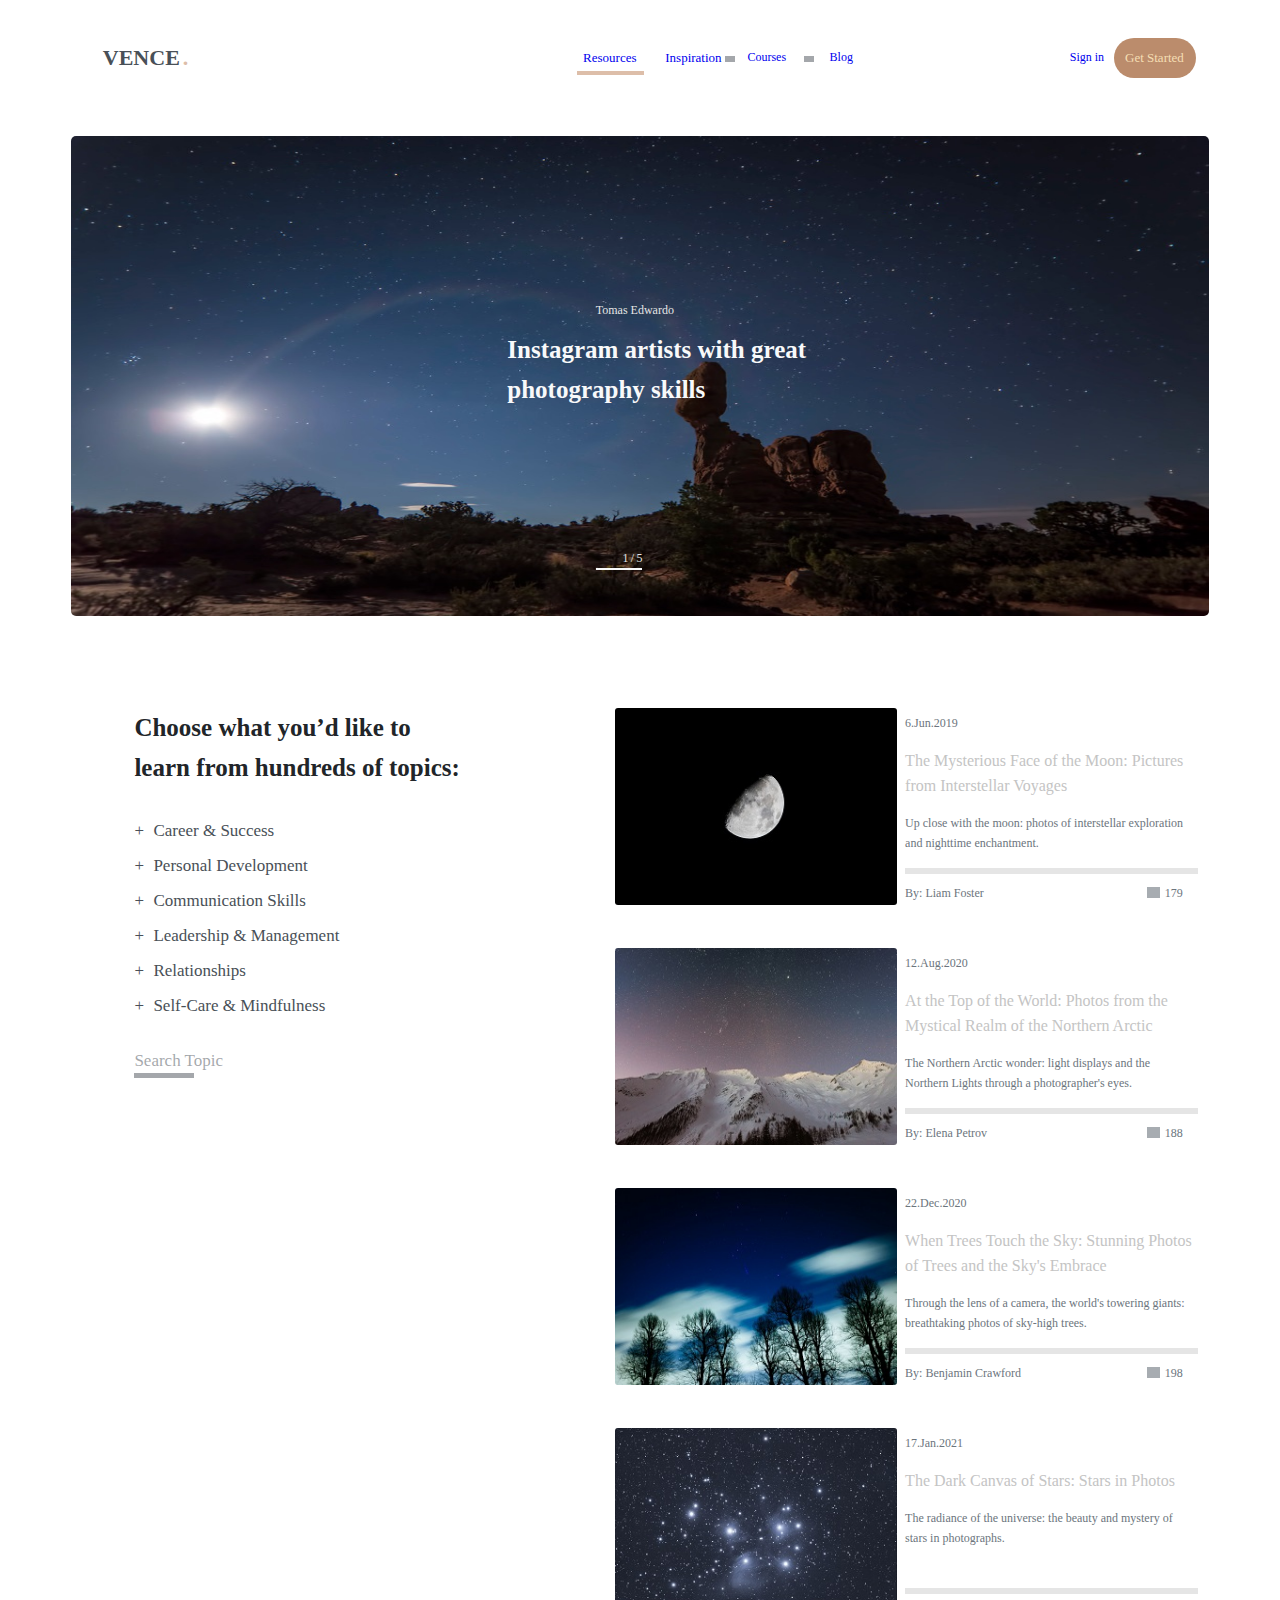
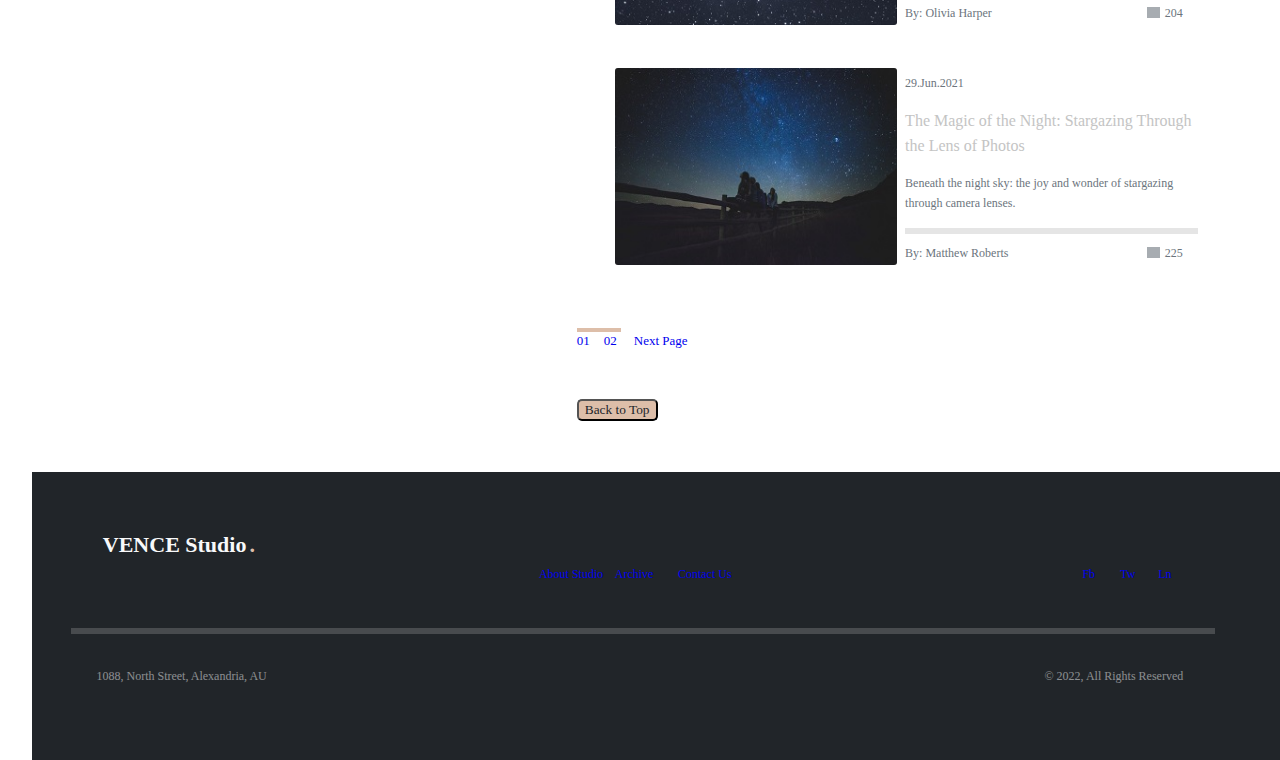
==== commit 4897fa36: "utolsó módosítások" ====
--- a/index2.html
+++ b/index2.html
@@ -11,23 +11,23 @@
 <body>
     <header>
         <div class="maindivs">
-            <div style="left:7.5%;/* 100px;*/top: 37px; ">
+            <div style="left:7.5%;top: 37px; ">
                 <span class="vence" style="color: #495057; ">VENCE</span>
                 <span class="vencedot">.</span>
             </div>
-            <div class="height0px borderbeige" style="width: 63px; left: 45%;/*47em;/*567px*/; top: 63px; "></div>
+            <div class="height0px borderbeige" style="width: 63px; left: 45%; top: 63px; "></div>
             
-            <div style="left:45.5%;/*567px*/; text-align: right;" id="selectedmainpage"><a href="#">Resources</a> </div>
-            <div style="left: 52%/*655px*/; top: 37px; ">
+            <div style="left:45.5%; text-align: right;" id="selectedmainpage"><a href="#">Resources</a> </div>
+            <div style="left: 52%; top: 37px; ">
                 <div class="mainpages left0px top0px"><a href="#">Inspiration </a> </div>
-                <div class="rectangle" style=" left: 5em;/*70px;*/ top: 11px;" ></div>
+                <div class="rectangle" style=" left: 5em;top: 11px;" ></div>
             </div>
             
-            <div class="mainpages" style="left: 58.5%;/*758px;*/"><a href="#">Courses </a> </div>
-            <div class="rectangle" style=" left:63%;/* 813px;*/ top: 48px; " ></div>
-            <div class="mainpages " style="left: 65%;/*846px;*/"> <a href="#">Blog</a> </div>
+            <div class="mainpages" style="left: 58.5%;"><a href="#">Courses </a> </div>
+            <div class="rectangle" style=" left:63%; top: 48px; " ></div>
+            <div class="mainpages " style="left: 65%;"> <a href="#">Blog</a> </div>
             
-            <div class="mainpages " style="left: 84%;/*1174px;*/"><a href="#">Sign in</a> </div>
+            <div class="mainpages " style="left: 84%;"><a href="#">Sign in</a> </div>
             <div id="getstartedblock" >
                 <div class="left0px top0px login"></div>
                 <div id="getstarted" > <a href="#">Get Started</a> </div>
@@ -37,7 +37,7 @@
     </header>
     <main>
         <div class="maindivs">
-            <img  src="images/astronaut.jpg" />
+            <img  src="images/fallingstar.jpg" />
             <div class="center "id="mainpicturetext1" >Tomas Edwardo</div>
             <div  id="maintext1" >
                 Instagram artists with great photography skills
@@ -51,7 +51,7 @@
                 Choose what you’d like to <br/>learn from hundreds of topics:
             </div>
 
-            <div style="width: 184px; height: 200px; left: 10%;/*206px;*/ top: 810px; ">
+            <div style="width: 184px; height: 200px; left: 10%; top: 810px; ">
                 <div class="leftsidebartext1 top0px">Career & Success </div>
                 <div class="leftsidebartext2 top0px">+</div>
                 <div class="leftsidebartext1" style="top: 105px;" > Leadership & Management </div>
@@ -75,14 +75,14 @@
                 <img class="image" src="images/moon.jpg" />
                 <div class="otherarticlesdate">6.Jun.2019</div>
                 <div class="articleinfos">
-                    <div class="maintitle"><a href="mainarticles/article6.html">Richard Norton photorealistic rendering as real photos</a></div>
-                    <div class="caption">Many years ago, I worked for my parents who own a video production company.</div>
+                    <div class="maintitle"><a href="mainarticles/article6.html">The Mysterious Face of the Moon: Pictures from Interstellar Voyages</a></div>
+                    <div class="caption">Up close with the moon: photos of interstellar exploration and nighttime enchantment.</div>
                 </div>
                 <div class="dividingline"></div>
-                <div class="author">By: Peter Rowardson</div>
+                <div class="author">By: Liam Foster</div>
                 <div class="articleslowside">
                     <div class="cube"></div>
-                    <div class="articlespage">132</div>
+                    <div class="articlespage">179</div>
                 </div>
             </div>
 
@@ -90,14 +90,14 @@
                 <img class="image" src="images/northpole.jpg" />
                 <div class="otherarticlesdate">12.Aug.2020</div>
                 <div class="articleinfos">
-                    <div class="maintitle"><a href="mainarticles/article7.html">Richard Norton photorealistic rendering as real photos</a></div>
-                    <div class="caption">Many years ago, I worked for my parents who own a video production company.</div>
+                    <div class="maintitle"><a href="mainarticles/article7.html">At the Top of the World: Photos from the Mystical Realm of the Northern Arctic</a></div>
+                    <div class="caption">The Northern Arctic wonder: light displays and the Northern Lights through a photographer's eyes.</div>
                 </div>
                 <div class="dividingline"></div>
-                <div class="author">By: Peter Rowardson</div>
+                <div class="author">By: Elena Petrov</div>
                 <div class="articleslowside">
                     <div class="cube"></div>
-                    <div class="articlespage">140</div>
+                    <div class="articlespage">188</div>
                 </div>
             </div>
 
@@ -105,14 +105,14 @@
                 <img class="image" src="images/trees.jpg" />
                 <div class="otherarticlesdate">22.Dec.2020</div>
                 <div class="articleinfos">
-                    <div class="maintitle"><a href="mainarticles/article8.html">Richard Norton photorealistic rendering as real photos</a></div>
-                    <div class="caption">Many years ago, I worked for my parents who own a video production company.</div>
+                    <div class="maintitle"><a href="mainarticles/article8.html">When Trees Touch the Sky: Stunning Photos of Trees and the Sky's Embrace</a></div>
+                    <div class="caption">Through the lens of a camera, the world's towering giants: breathtaking photos of sky-high trees.</div>
                 </div>
                 <div class="dividingline"></div>
-                <div class="author">By: Peter Rowardson</div>
-                <div class="articleslowside"><!-- ez egyebkent position relativ volt-->
+                <div class="author">By: Benjamin Crawford</div>
+                <div class="articleslowside">
                     <div class="cube"></div>
-                    <div class="articlespage">156</div>
+                    <div class="articlespage">198</div>
                 </div>
             </div>
 
@@ -120,14 +120,14 @@
                 <img class="image" src="images/stars.jpg" />
                 <div class="otherarticlesdate">17.Jan.2021</div>
                 <div class="articleinfos">
-                    <div class="maintitle"><a href="mainarticles/article9.html">Richard Norton photorealistic rendering as real photos</a></div>
-                    <div class="caption">Many years ago, I worked for my parents who own a video production company.</div>
+                    <div class="maintitle"><a href="mainarticles/article9.html">The Dark Canvas of Stars: Stars in Photos</a></div>
+                    <div class="caption">The radiance of the universe: the beauty and mystery of stars in photographs.</div>
                 </div>
                 <div class="dividingline"></div>
-                <div class="author">By: Peter Rowardson</div>
+                <div class="author">By: Olivia Harper</div>
                 <div class="articleslowside">
                     <div class="cube"></div>
-                    <div class="articlespage">164</div>
+                    <div class="articlespage">204</div>
                 </div>
             </div>
 
@@ -135,20 +135,20 @@
                 <img class="image" src="images/sky.jpg" />
                 <div class="otherarticlesdate">29.Jun.2021</div>
                 <div class="articleinfos">
-                    <div class="maintitle"><a href="mainarticles/article10.html">Richard Norton photorealistic rendering as real photos</a></div>
-                    <div class="caption">Many years ago, I worked for my parents who own a video production company.</div>
+                    <div class="maintitle"><a href="mainarticles/article10.html">The Magic of the Night: Stargazing Through the Lens of Photos</a></div>
+                    <div class="caption">Beneath the night sky: the joy and wonder of stargazing through camera lenses.</div>
                 </div>
                 <div class="dividingline"></div>
-                <div class="author">By: Peter Rowardson</div>
+                <div class="author">By: Matthew Roberts</div>
                 <div class="articleslowside">
                     <div class="cube"></div>
-                    <div class="articlespage">175</div>
+                    <div class="articlespage">225</div>
                 </div>
             </div>
             
             
 
-            <div style="width: 118px; height: 26px; left: 45%;/*629px;*/ top: 1920px; ">
+            <div style="width: 118px; height: 26px; left: 45%; top: 1920px; ">
                 <div class="left0px height0px borderbeige" style="width: 40px; top: 26px; " ></div>
                 <div class="pages left0px"><a href="index.html">01 </a> </div>
                 <div class="selectedpage" style="left: 27px;" > <a href="index2.html">02</a> </div>
@@ -156,7 +156,7 @@
                 
             </div>
 
-            <div style="width: 100px; height: 30px; left: 45%;/*629px;*/ top: 1990px; ">
+            <div style="width: 100px; height: 30px; left: 45%; top: 1990px; ">
                 <div>
                 <button onclick="toTop()">Back to Top</button>
             </div>
@@ -172,15 +172,15 @@
                 <span class="vencedot">.</span>
             </div>
 
-            <div style="left: 85%;/*1244px;*/ top: 179.5em; /*2156px; */"><a href="#">Fb</a> </div>
-            <div style="left: 88%;/*1284px;*/ top: 179.5em; /*2156px; */"><a href="#">Tw </a></div>
-            <div style="left: 91%;/*1326px;*/ top: 179.5em; /*2156px; */"><a href="#">Ln</a></div>
-            <div class="center" style="left: 42%;/*51em;600px;*/ top: 179.5em; /*2156px; */"> <a href="#">About Studio</a> </div>
-            <div class="center" style="left: 48%;/*58em;/*703px;*/ top: 179.5em; /*2156px; */"><a href="#">Archive</a> </div>
-            <div class="center" style="left: 53%;/*63em;/*774px;*/ top: 179.5em; /*2156px; */"><a href="#">Contact Us</a> </div>
+            <div style="left: 85%; top: 179.5em; "><a href="#">Fb</a> </div>
+            <div style="left: 88%; top: 179.5em; "><a href="#">Tw </a></div>
+            <div style="left: 91%;top: 179.5em; "><a href="#">Ln</a></div>
+            <div class="center" style="left: 42%; top: 179.5em; "> <a href="#">About Studio</a> </div>
+            <div class="center" style="left: 48%; top: 179.5em;"><a href="#">Archive</a> </div>
+            <div class="center" style="left: 53%; top: 179.5em;"><a href="#">Contact Us</a> </div>
             <div id="footerline"></div>
-            <div style="left: 7%;/*99px;*/ top: 188em;/*2253px;*/" >1088, North Street, Alexandria, AU</div>
-            <div style="left: 82%;/*1178px;*/  top: 188em;/*2253px;*/" >© 2022, All Rights Reserved</div> 
+            <div style="left: 7%;top: 188em;">1088, North Street, Alexandria, AU</div>
+            <div style="left: 82%;  top: 188em;" >© 2022, All Rights Reserved</div> 
         </div>        
     </footer>
 </body>
--- a/project.css
+++ b/project.css
@@ -1,4 +1,6 @@
-/*kepes sidebar resz*/
+body{
+    font-family: Poppins; 
+}
 .image{
     width: 282px;
     height: 197px; 
@@ -9,13 +11,12 @@
     border-radius: 3px;
 }
 .otherarticlesdate{
-    left: 48%;/*318px; */
+    left: 48%;
     top: 5px; 
     position: absolute; 
     text-align: right; 
     color: #6C757D; 
     font-size: 12px; 
-    font-family: Poppins; 
     font-weight: 300; 
     line-height: 20px; 
     word-wrap: break-word;
@@ -23,7 +24,7 @@
 .articleinfos{
     width: 287px; 
     height: 105px; 
-    left: 48%;/*318px; */
+    left: 48%;
     top: 40px; 
     position: absolute; 
     flex-direction: column; 
@@ -36,7 +37,6 @@
     width: 287px;
     color: #212529; 
     font-size: 16px; 
-    font-family: Poppins; 
     font-weight: 500; 
     line-height: 25px; 
     word-wrap: break-word;
@@ -45,18 +45,16 @@
     width: 287px; 
     color: #6C757D; 
     font-size: 12px; 
-    font-family: Poppins; 
     font-weight: 300; 
     line-height: 20px;
     word-wrap: break-word;
 }
 .author{
-    left: 48%;/*318px; */
+    left: 48%;
     top: 175px; 
     position: absolute; 
     color: #6C757D; 
     font-size: 12px; 
-    font-family: Poppins; 
     font-weight: 300; 
     line-height: 20px; 
     word-wrap: break-word;
@@ -64,7 +62,7 @@
 .dividingline{
     width: 287px; 
     height: 0px; 
-    left: 48%;/*318px; */
+    left: 48%;
     top: 160px;
     position: absolute;
     border: 3px #E5E5E5 solid;
@@ -72,8 +70,7 @@
 .articles{
     width: 605px;
     height: 200px; 
-    left: 48%;/*629px;*/ 
-    
+    left: 48%; 
     position: absolute;
 }
 .cube{
@@ -91,25 +88,20 @@
     text-align: right;
     color: #6C757D; 
     font-size: 12px; 
-    font-family: Poppins; 
     font-weight: 300; 
     line-height: 20px;
     word-wrap: break-word;
 }
-.articleslowside{/*csak az oldalszámért és a négyzetért felel*/
-    /*width: 35.69px; 
-    height: 20px; */
-    left: 88%;/*569px; */
+.articleslowside{
+    left: 88%;
     top: 175px; 
     position: absolute;
 }
-/*kepes sidebar resz*/
-/*baloldali sidebar resz*/
+
 .leftsidebartext1{
     position: absolute; 
     color: #495057; 
     font-size: 17px; 
-    font-family: Poppins; 
     width: 300px;
     font-weight: 500px; 
     line-height: 25px; 
@@ -120,20 +112,17 @@
     position: absolute; 
     color: #495057; 
     font-size: 17px; 
-    font-family: Poppins; 
     width: 300px;
     font-weight: 500px; 
     line-height: 25px; 
     word-wrap: break-word;
     left: 0px;
 }
-/*baloldali sidebar resz*/
 .pages{
     top: 0px; 
     position: absolute; 
     color: rgba(73, 80, 87, 0.50); 
     font-size: 13px; 
-    font-family: Poppins; 
     font-weight: 500;
     line-height: 25px;
     word-wrap: break-word;
@@ -143,7 +132,6 @@
     position: absolute; 
     color: #495057 !important; 
     font-size: 13px; 
-    font-family: Poppins; 
     font-weight: 500; 
     line-height: 25px; 
     word-wrap: break-word;
@@ -152,31 +140,30 @@
 .maindivs > div{
     color: rgba(248, 249, 250, 0.50); 
     font-size: 12px; 
-    font-family: Poppins; 
     font-weight: 500;
     position: absolute; 
     word-wrap: break-word;
     line-height: 25px;
 }
 #footerline{
-    width: 80%;/*1240px; */
+    width: 90%;
     height: 0px; 
-    left: 5%;/*8em;/*100px; */
-    top: 185em;/*2213px; */
+    left: 5%;
+    top: 185em;
     position: absolute; 
     border: 3px rgba(229, 229, 229, 0.20) solid;
 }
 #footerbackround{
-    width: 100%; /*1440px*/
-    height: 24em;/*325px; */
-    left: 2em;/*0px;*/ 
-    top: 172em;/*2048px; */
+    width: 100%;
+    height: 24em;
+    left: 2em;
+    top: 172em;
     position: absolute; 
     background: #212529;
 }
 #footerbrand{
-    left: 7.5%;/*8em;/*100px; */
-    top: 177em; /*2148px; */
+    left: 7.5%;
+    top: 177em; 
     position: absolute;
 }
 #footerbrand > span{
@@ -188,13 +175,9 @@
 }
 .center{
     text-align: center;
-    
-}
-
+}
 /*footer*/
-
 /*header*/
-
 .mainpages{
     position: absolute;
     font-size: 13px;
@@ -305,7 +288,6 @@
     top: 700px;
     color: #212529;
 }
-
 header>.maindivs>div{
     position: absolute;
     color: rgba(73, 80, 87, 0.50);
@@ -316,11 +298,10 @@
      width: 82px; 
      height: 40px; 
 }
-
 .maindivs>#searchtopic>.top0px{
     left: 22px; 
     color: rgba(73, 80, 87, 0.50);
-    font-family: Poppins; 
+    
     font-weight: 500;
     line-height: 25px;
     word-wrap: break-word;
@@ -335,17 +316,14 @@
     background: rgba(73, 80, 87, 0.50); 
 }
 .maindivs>img{
-    width: 90%; /*1240px*/
-    height: 30em;/*500px;/*500px; */
-    left: 5%;/*8em;/*100px; */
-    top: 8em;/*100px;  
-    right: 3%;*/
-    
+    width: 90%;
+    height: 30em;
+    left: 5%;
+    top: 8em;
     position: absolute;
     background: linear-gradient(0deg, #212529 0%, #212529 100%); 
     border-radius: 5px;
 }
-
 .left0px{
     left: 0px;
 }
@@ -359,7 +337,7 @@
     border: 2px #DDBEA9 solid;
 }
 #searchtopic{
-    left: 10%;/*206px;*/
+    left: 10%;
     top: 1040px;
 }
 .vence{
@@ -370,7 +348,6 @@
     font-size: 22px !important;
 }
 button{
-     
     font-family: Poppins;
     background-color: #DDBEA9;
     color: #212529;
@@ -399,23 +376,15 @@
 header>.maindivs>div>div>a:hover{
     color: brown;
 }
-/*------------------------------------------------------------------------------*/
+
 @media only screen and (max-width: 1120px) {
     .maindivs>img{
-        width: 90% !important; /*730px1240px*/
-        height: 375px !important;/*500px;/*500px; */
-        left: 5%;/*8em;/*100px; */
-        top: 8em;/*100px;  */
-        text-align: center !important;
-        position: absolute;
-        background: linear-gradient(0deg, #212529 0%, #212529 100%); 
-        border-radius: 5px;
+        height: 375px !important;
     }
     .image{
         opacity: 0.0;
     }
     .maindivs>.center>a{
-        color: #212529 !important;
         opacity: 0.0;
     }
     .maindivs>.mainpages>a{
@@ -430,70 +399,15 @@
     .maindivs>.rectangle{
         opacity: 0.0;
     }
-    .image{
-        width: 211px;
-        height: 147.75px; 
-        left: 0px; 
-        top: 0px; 
-        position: absolute; 
-        background: linear-gradient(0deg, #C4C4C4 0%, #C4C4C4 100%); 
-        border-radius: 3px;
-    }
+  
     .leftsidebartext1{
-        position: absolute; 
-        color: #495057; 
         font-size: 13px; 
-        font-family: Poppins; 
-        font-weight: 500px; 
-        line-height: 25px; 
-        word-wrap: break-word;
-        left: 19px;
-    }
-    .leftsidebartext2{
-        position: absolute; 
-        color: #495057; 
-        font-size: 13px; 
-        font-family: Poppins; 
-        font-weight: 500px; 
-        line-height: 25px; 
-        word-wrap: break-word;
-        left: 0px;
-    }
-    .maindivs>#searchtopic>.top0px{
-        left: 22px; 
-        color: rgba(73, 80, 87, 0.50);
-        font-family: Poppins; 
-        font-weight: 500;
-        line-height: 25px;
-        word-wrap: break-word;
-        font-size: 13px !important;
     }
     .maindivs>#searchtopic>.left0px{
         width: 12px;
         height: 3px;
         top: 6px;  
         font-size: 13px ;
-        background: rgba(73, 80, 87, 0.50);
-    }
-    #mainpicturetext1{
-        font-weight: 300;
-        font-family: Poppins;
-        line-height: 20px;
-        word-wrap: break-word;
-        color: #E5E5E5;
-        font-size: 12px;
-        line-height: 20px; 
-        left: 46.5% !important;
-    }
-    #mainpicturetext2{
-        font-weight: 300;
-        font-family: Poppins;
-        line-height: 20px;
-        word-wrap: break-word;
-        color: #E5E5E5;
-        font-size: 12px;
-        line-height: 20px; 
-        left: 46.5% !important;  
     }
     #picturenumber{
         width: 76.01px; 
@@ -501,129 +415,52 @@
         top: 450px; 
     }
     #maintext1{
-        font-family: Poppins;
-        word-wrap: break-word ;
-        font-size: 25px !important;
-        font-weight: 700 !important;
-        line-height: 40px;
-        width: 300px;
-        top: 322px;
         left: 34.5% !important;
-        color: #F8F9FA !important;
-    }
-    #maintext2{
-        font-family: Poppins;
-        word-wrap: break-word ;
-        font-size: 25px !important;
-        font-weight: 700 !important;
-        line-height: 40px;
-        width: 333px !important; 
-        left: 10%;
-         top: 700px;
-         color: #212529;
-    }
+    }
+
     .articleinfos{
-        left: 15%;/*318px; */
+        left: 15%;
     }
     .otherarticlesdate{
-        left: 15%;/*318px; */
-    }
-    .articleslowside{/*csak az oldalszámért és a négyzetért felel*/
-        left: 55%;/*569px; */
+        left: 15%;
+    }
+    .articleslowside{
+        left: 55%;
     }
     .dividingline{
-        left: 15%;/*318px; */
+        left: 15%;
     }
     .author{
-        left: 15%;/*318px; */
+        left: 15%;
     }
     #getstartedblock{
         left: 82.5%; 
     }
+    .articlepic{
+        left: 35% !important;
+    }
   }
-/*------------------------------------------------------------------------------*/
 
   @media only screen and (max-width: 780px) {
     .maindivs>img{
-        width: 90%!important; /*1240px*/
-        height: 350px !important;/*500px;/*500px; */
-        left: 5%;/*8em;/*100px; */
-        top: 10em;/*100px;  
-        right: 3%;*/
-        text-align: center !important;
-        
+        height: 350px !important;
+        top: 10em;  
     }
     #mainpicturetext1{
-        font-weight: 300;
-        font-family: Poppins;
-        line-height: 20px;
-        word-wrap: break-word;
-        color: #E5E5E5;
-        font-size: 12px;
-        line-height: 20px; 
-        left: 46.5% !important;
         top: 260px;
     }
     #picturenumber{
-        width: 76.01px; 
-        left: 46.5% ; 
         top: 380px; 
     }
-    #mainpicturetext2{
-        font-size: 11px !important;
-    }
     #maintext1{
-        font-family: Poppins;
-        word-wrap: break-word ;
-        font-size: 22px !important;
-        font-weight: 700 !important;
-        line-height: 40px;
         top: 280px;
-        left: 80.5% !important;
-        color: #F8F9FA !important;
-    }
-    .maindivs>.center>a{
-        color: #212529 !important;
-        opacity: 0.0;
-    }
-    .maindivs>.mainpages>a{
-        opacity: 0.0;
-    }
-    .maindivs>div>.mainpages>a{
-        opacity: 0.0;
-    }
-    .maindivs>div>.rectangle{
-        opacity: 0.0;
-    }
-    .maindivs>.rectangle{
-        opacity: 0.0;
-    }
-    .image{
-        width: 211px;
-        height: 147.75px; 
-        left: 0px; 
-        top: 0px; 
-        position: absolute; 
-        background: linear-gradient(0deg, #C4C4C4 0%, #C4C4C4 100%); 
-        border-radius: 3px;
-    }
-    #maintext1{
-        font-family: Poppins;
-        font-size: 17px !important;
-        font-weight: 500 !important;
-        line-height: 40px;
-        width: 50px;
-        width: 200px;
-        left: 37% !important;
+        width: 260px;
     }
     #maintext2{
         font-size: 22px !important;
         line-height: 20px;
-        width: 100px; 
         left: 10%;
-        height: 80px;
         top: 700px;
-
     }
     .leftsidebartext1{
         font-size: 19; 
@@ -634,18 +471,20 @@
         left: 21%;
     }
     #searchtopic{
-        left: 14.5%;/*206px;*/
+        left: 14.5%;
         top: 1040px;
     }
     .articleinfos{
-        left: 3%;/*318px; */
+        left: 3%;
         width: 50px !important;
     }
     .caption{
         width: 200px; 
+        font-size: 11px;
     }
     .maintitle{
         width: 200px;
+        font-size: 12px;
     }
     .otherarticlesdate{
         left:  13.5%;
@@ -663,8 +502,19 @@
     #getstartedblock{
         left: 82.5%; 
     }
+    #footerline{
+        width: 85%;
+        left: 10%;
+    }
+    .articlepic{
+        left: 25% !important;
+    }
+
   }
   .articlepic{
+    position: absolute;
     width: 300px;
     height: 200px;
+    top: 34%;
+    left: 45% ;
   }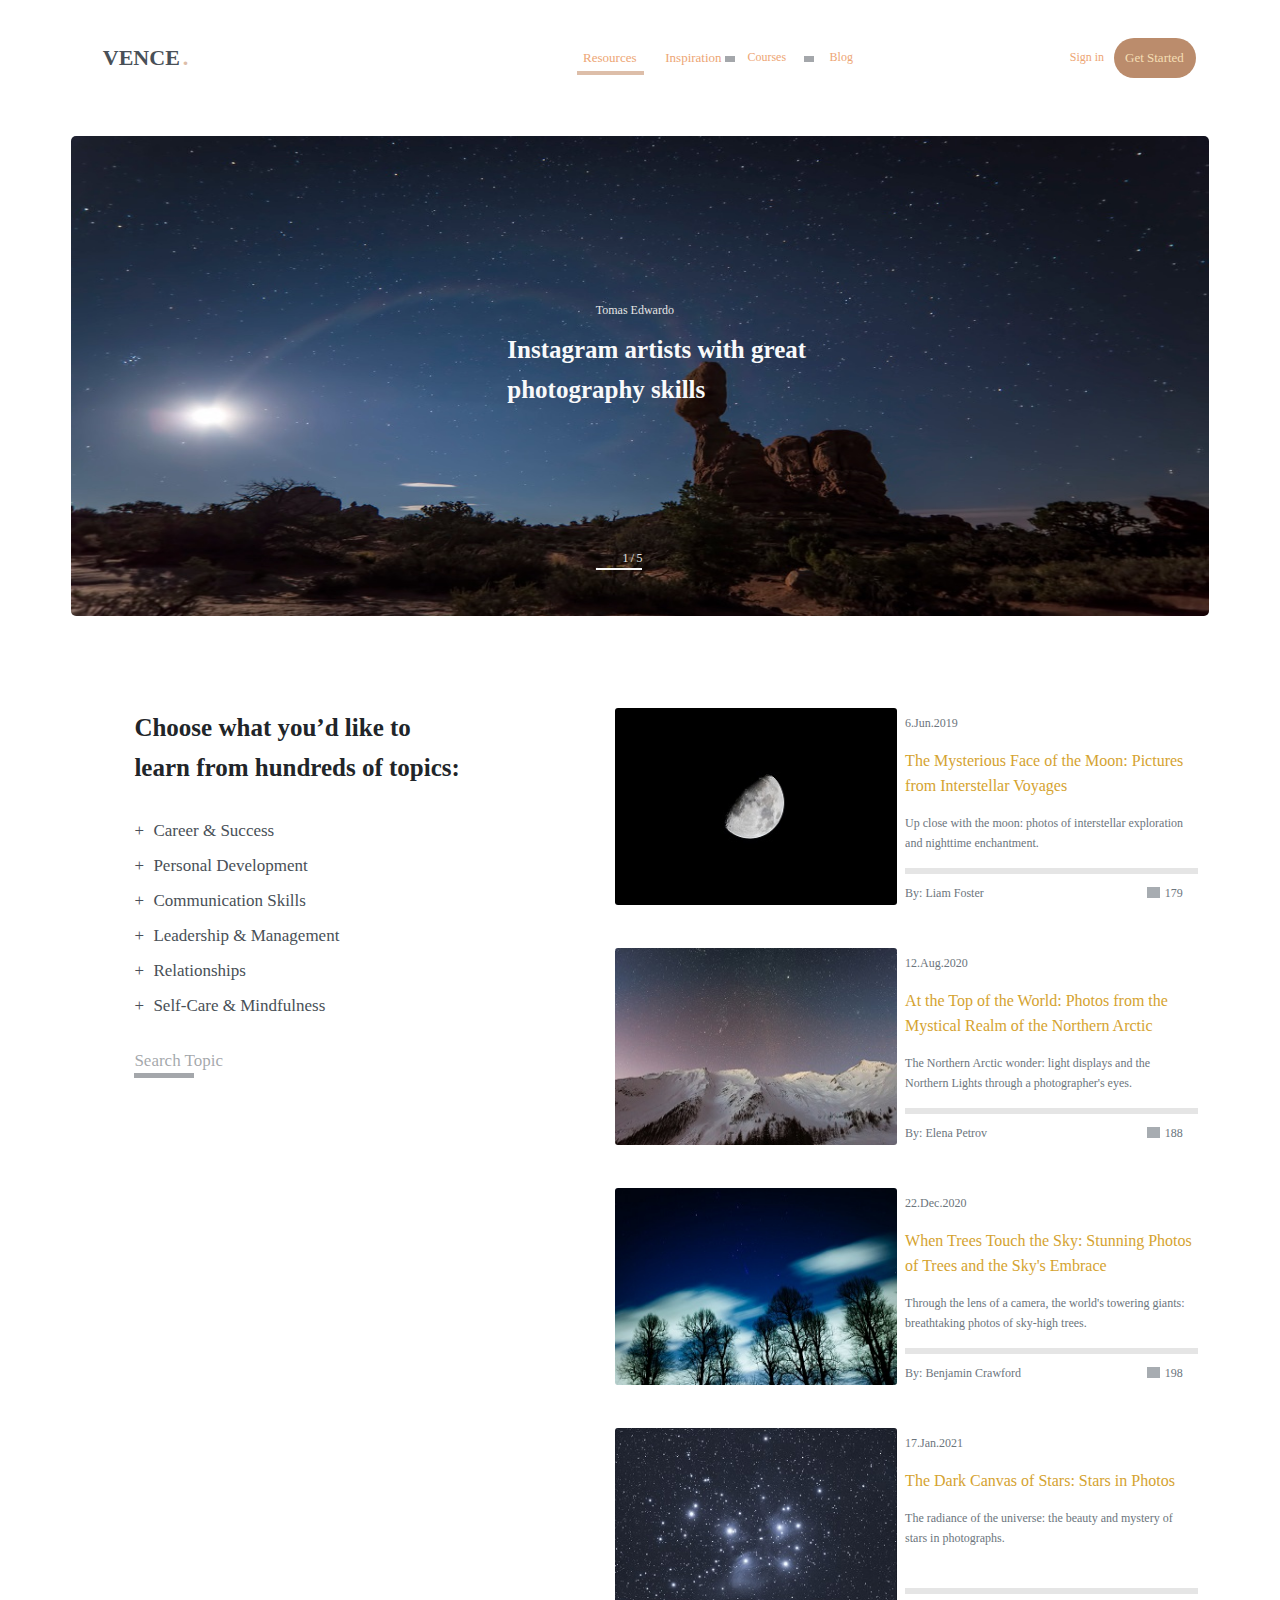
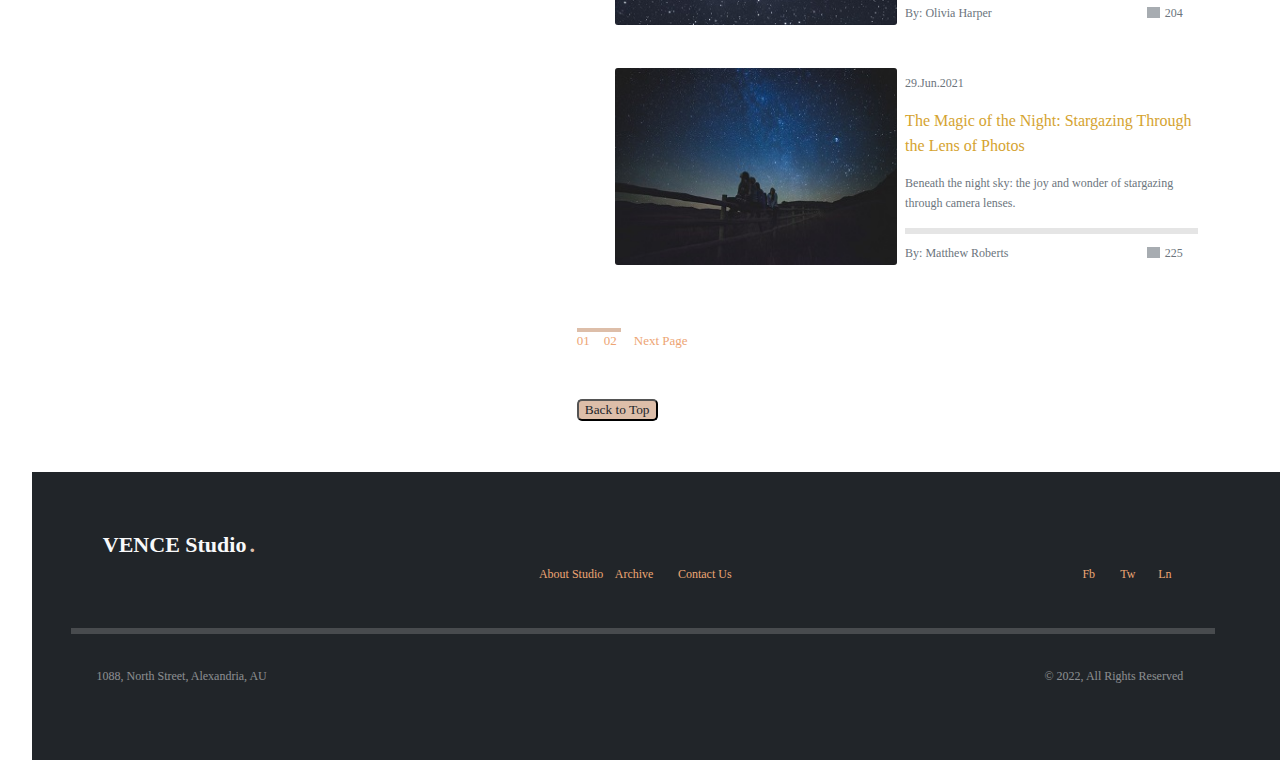
==== commit b8317888: "metaleírással kiegészítve" ====
--- a/index2.html
+++ b/index2.html
@@ -3,6 +3,7 @@
 <head>
     <meta charset="UTF-8">
     <meta name="viewport" content="width=device-width, initial-scale=1.0">
+    <meta name="description" content="This page is about showcasing the works of photographers.">
     <title>VENCE</title>
     <link rel="stylesheet" href="project.css">
     <script src="project.js"></script>
@@ -37,13 +38,13 @@
     </header>
     <main>
         <div class="maindivs">
-            <img  src="images/fallingstar.jpg" />
-            <div class="center "id="mainpicturetext1" >Tomas Edwardo</div>
+            <img alt="fallingstar" src="images/fallingstar.jpg" />
+            <div class="center" id="mainpicturetext1" >Tomas Edwardo</div>
             <div  id="maintext1" >
                 Instagram artists with great photography skills
             </div>
             <div id="picturenumber">
-                <div class="top0px "id="mainpicturetext2" >1/5</div>
+                <div class="top0px" id="mainpicturetext2" >1/5</div>
                 <div class="height0px left0px " style="width: 44.01px; top: 10px;  border: 0.50px #F8F9FA solid ; " ></div>
             </div>
 
@@ -72,7 +73,7 @@
             </div>
             
             <div class="articles" style="top: 700px;">
-                <img class="image" src="images/moon.jpg" />
+                <img class="image" alt="moon" src="images/moon.jpg" />
                 <div class="otherarticlesdate">6.Jun.2019</div>
                 <div class="articleinfos">
                     <div class="maintitle"><a href="mainarticles/article6.html">The Mysterious Face of the Moon: Pictures from Interstellar Voyages</a></div>
@@ -87,7 +88,7 @@
             </div>
 
             <div class="articles" style=" top: 940px; ">
-                <img class="image" src="images/northpole.jpg" />
+                <img class="image" alt="northpole" src="images/northpole.jpg" />
                 <div class="otherarticlesdate">12.Aug.2020</div>
                 <div class="articleinfos">
                     <div class="maintitle"><a href="mainarticles/article7.html">At the Top of the World: Photos from the Mystical Realm of the Northern Arctic</a></div>
@@ -102,7 +103,7 @@
             </div>
 
             <div class="articles" style=" top: 1180px; ">
-                <img class="image" src="images/trees.jpg" />
+                <img class="image" alt="trees" src="images/trees.jpg" />
                 <div class="otherarticlesdate">22.Dec.2020</div>
                 <div class="articleinfos">
                     <div class="maintitle"><a href="mainarticles/article8.html">When Trees Touch the Sky: Stunning Photos of Trees and the Sky's Embrace</a></div>
@@ -117,7 +118,7 @@
             </div>
 
             <div class="articles" style=" top: 1420px; ">
-                <img class="image" src="images/stars.jpg" />
+                <img class="image" alt="stars" src="images/stars.jpg" />
                 <div class="otherarticlesdate">17.Jan.2021</div>
                 <div class="articleinfos">
                     <div class="maintitle"><a href="mainarticles/article9.html">The Dark Canvas of Stars: Stars in Photos</a></div>
@@ -132,7 +133,7 @@
             </div>
 
             <div class="articles" style=" top: 1660px; ">
-                <img class="image" src="images/sky.jpg" />
+                <img class="image" alt="sky" src="images/sky.jpg" />
                 <div class="otherarticlesdate">29.Jun.2021</div>
                 <div class="articleinfos">
                     <div class="maintitle"><a href="mainarticles/article10.html">The Magic of the Night: Stargazing Through the Lens of Photos</a></div>
--- a/project.css
+++ b/project.css
@@ -40,6 +40,12 @@
     font-weight: 500; 
     line-height: 25px; 
     word-wrap: break-word;
+}
+.maintitle>a:visited{
+    color: #604811 !important;
+}
+.maintitle>a{
+    color: #d5a330 !important
 }
 .caption{
     width: 287px; 
@@ -359,6 +365,7 @@
     top: 540px; 
 }
 a{
+    color: #eda574;
     text-decoration: none;
 }
 a:visited{
@@ -515,6 +522,46 @@
     position: absolute;
     width: 300px;
     height: 200px;
-    top: 34%;
+    top: 38%;
     left: 45% ;
-  }+  }
+  .animation{
+    display: flex;
+    margin-left: 50px;  
+}
+h2{
+    font-size:22px;
+    color: beige;
+    letter-spacing: 2px;
+    position: relative;
+    z-index: 1;
+    text-shadow:2px 2px #C4C4C4;
+}
+h2::before,h2::after{
+    content: '';
+    padding: 15px;
+    position: absolute;
+    left: 0;
+    top: 50%;
+    display: block;
+    transform: translateX(-50%) translateY(-50%) rotate(0);
+    animation: spin 6s alternate infinite ease-in-out;
+}
+h2::before{
+    border-top: 7px solid #604811;
+    border-left: 7px solid #DDBEA9;
+
+}
+h2::after{
+    border-bottom: 7px solid #604811;
+    border-right: 7px solid #DDBEA9;
+    z-index: -1;
+}
+@keyframes spin{
+    100%{
+        transform: translateX(-50%) translateY(-50%) rotate(360deg);
+    }
+}
+p{
+    font-size: 16px;
+}